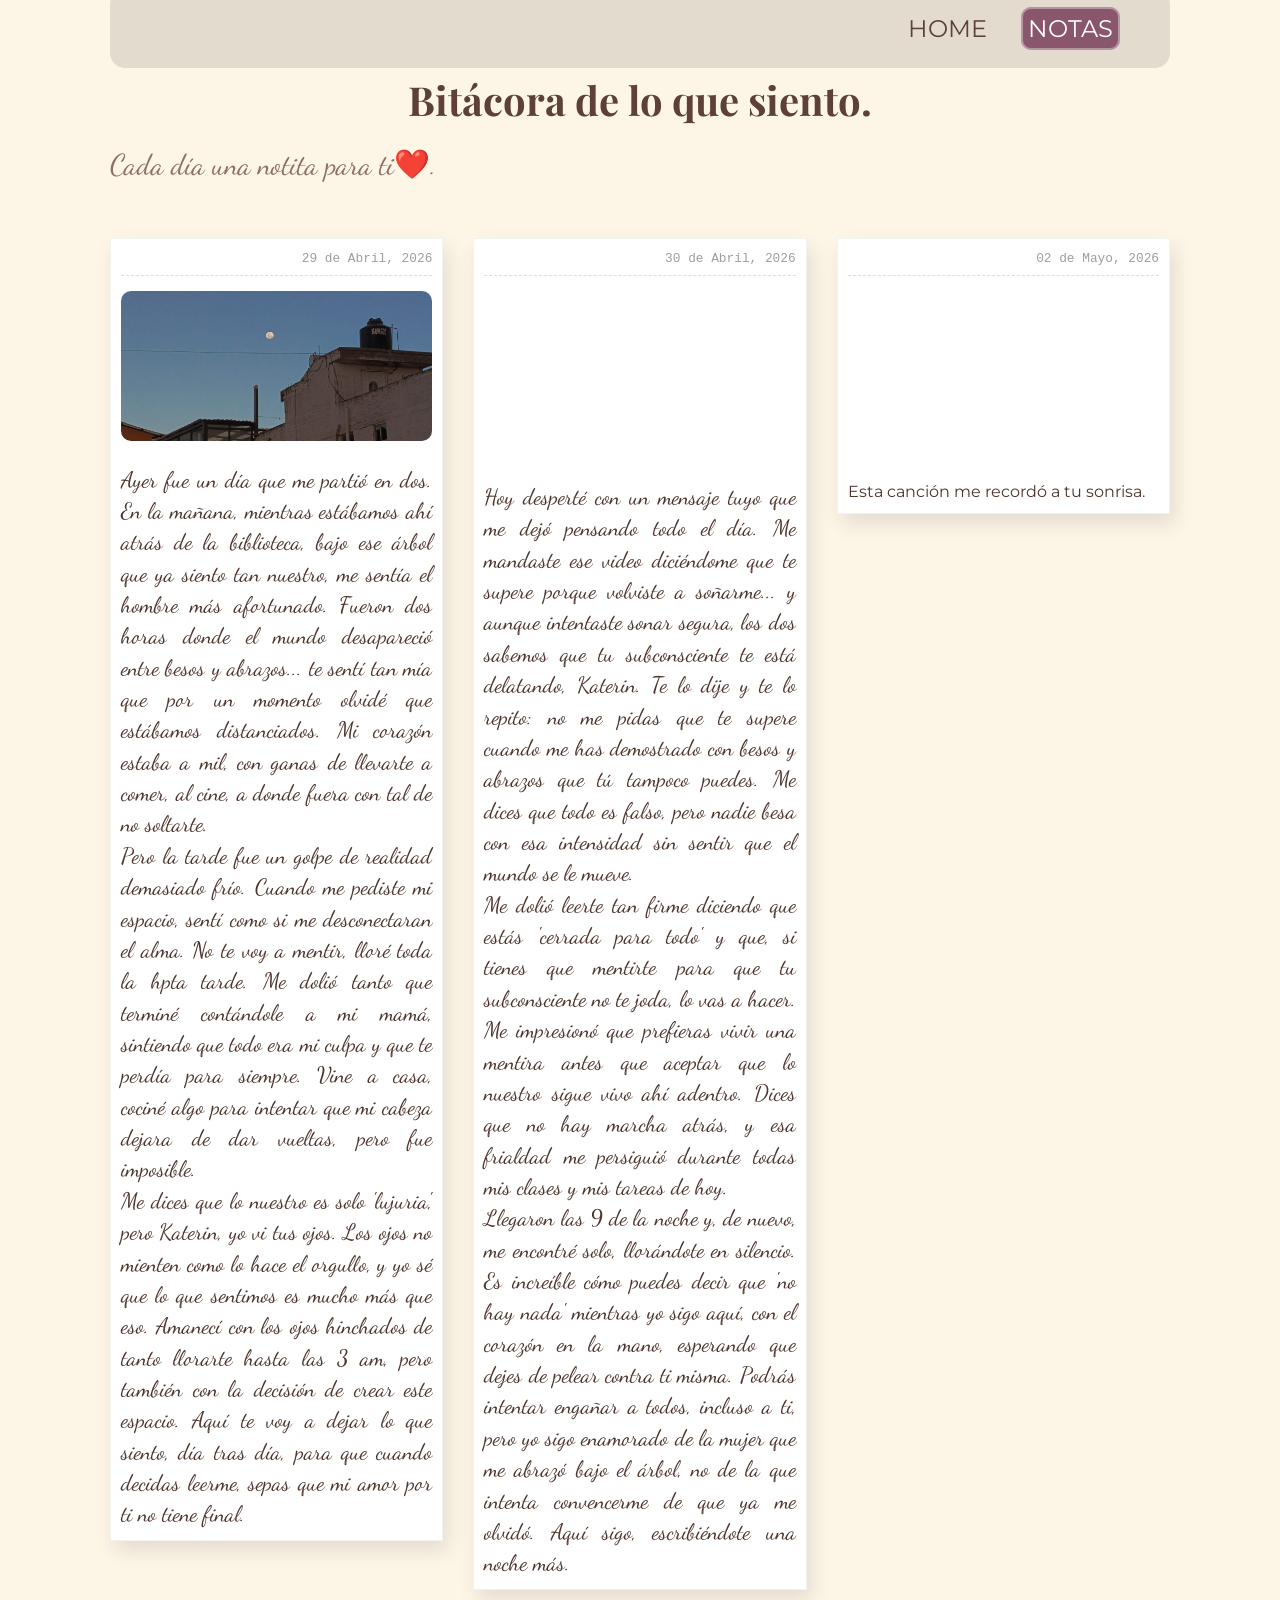
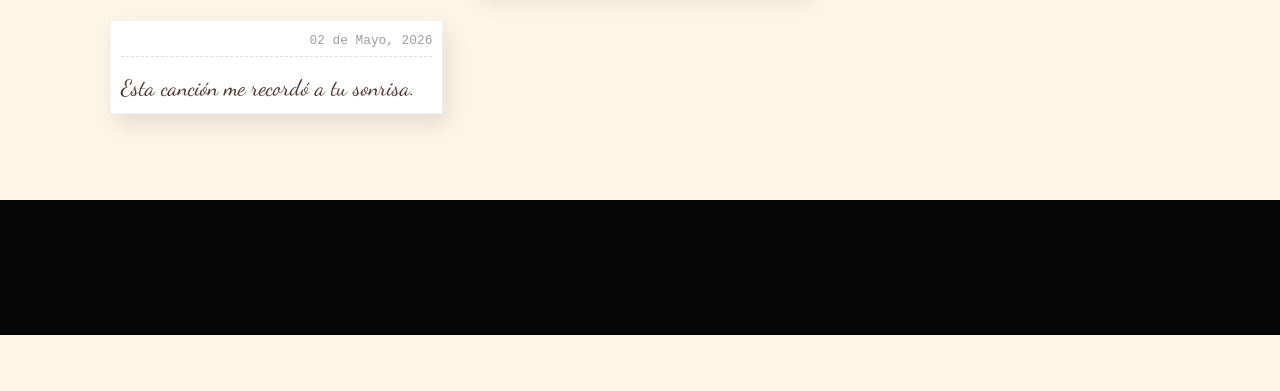
==== pages/notas.html @ 50f52c8c "Nota del 30 de Mayo: Sigo intentándolo" ====
<!DOCTYPE html>
<html lang="es">

<head>
    <meta charset="UTF-8">
    <meta name="viewport" content="width=device-width, initial-scale=1.0">
    <title>Notas para Katerin</title>
    <link rel="stylesheet" href="../styles/notas_style.css">
    <link
        href="https://fonts.googleapis.com/css2?family=Dancing+Script:wght@600&family=Montserrat:wght@300;500&family=Playfair+Display:ital,wght@1,600&display=swap"
        rel="stylesheet">
    <link rel="stylesheet" href="https://unpkg.com/aos@next/dist/aos.css" />
</head>

<body>
    <section class="wattpad-section">
        <div class="container">

            <div class="navegacion">
                <div class="botones">
                    <a style="color: #5d4037;" href="../index.html">HOME</a>
                    <a class="active" style="color: #5d4037;" href="notas.html">NOTAS</a>
                </div>
            </div>

            <h1 data-aos="fade-down">Bitácora de lo que siento.</h1>
            <p class="subtitle" data-aos="fade-up">Cada día una notita para ti❤️.</p>

            <div class="notes-grid">

                <!-- NOTA TIPO FOTO (Como ya las tenías) -->
                <div class="note-card" data-aos="zoom-in">
                    <div class="note-header">29 de Abril, 2026</div>
                    <div class="note-content">
                        <img class="note_photo" src="assets/images/foto_luna.png" alt="Recuerdo">
                        <p class="handwritten">Ayer fue un día que me partió en dos. En la mañana, mientras
                            estábamos ahí atrás de la
                            biblioteca, bajo ese árbol que ya siento tan nuestro, me sentía el hombre más afortunado.
                            Fueron dos horas donde el mundo desapareció entre besos y abrazos... te sentí tan mía que
                            por un
                            momento olvidé que estábamos distanciados. Mi corazón estaba a mil, con ganas de llevarte a
                            comer, al cine, a donde fuera con tal de no soltarte. <br>

                            Pero la tarde fue un golpe de realidad demasiado frío. Cuando me pediste mi espacio, sentí
                            como si me desconectaran el alma. No te voy a mentir, lloré toda la hpta tarde. Me dolió
                            tanto
                            que terminé contándole a mi mamá, sintiendo que todo era mi culpa y que te perdía para
                            siempre.
                            Vine a casa, cociné algo para intentar que mi cabeza dejara de dar vueltas, pero fue
                            imposible. <br>

                            Me dices que lo nuestro es solo 'lujuria', pero Katerin, yo vi tus ojos. Los ojos no mienten
                            como lo hace el orgullo, y yo sé que lo que sentimos es mucho más que eso. Amanecí con los
                            ojos
                            hinchados de tanto llorarte hasta las 3 am, pero también con la decisión de crear este
                            espacio.
                            Aquí te voy a dejar lo que siento, día tras día, para que cuando decidas leerme, sepas que
                            mi
                            amor por ti no tiene final.</p>
                    </div>
                </div>

                <!-- NOTA SOLO TEXTO (Larga o corta) -->
                <div class="note-card" data-aos="zoom-in" data-aos-delay="100">
                    <div class="note-header">30 de Abril, 2026</div>
                    <div class="note-content">
                        <div class="video-container">
                            <iframe data-testid="embed-iframe" style="border-radius:12px"
                                src="https://open.spotify.com/embed/track/3OeYgrFYUOSyA3XOWBCaLS?utm_source=generator&theme=0"
                                width="100%" height="352" frameBorder="0" allowfullscreen=""
                                allow="autoplay; clipboard-write; encrypted-media; fullscreen; picture-in-picture"
                                loading="lazy"></iframe>
                        </div>
                        <p class="handwritten">Hoy desperté con un mensaje tuyo que me dejó pensando todo el día. Me
                            mandaste ese video diciéndome que te supere porque volviste a soñarme... y aunque
                            intentaste sonar segura, los dos sabemos que tu subconsciente te está delatando, Katerin.
                            Te lo dije y te lo repito: no me pidas que te supere cuando me has demostrado con besos y
                            abrazos que tú tampoco puedes. Me dices que todo es falso, pero nadie besa
                            con esa intensidad sin sentir que el mundo se le mueve. <br>

                            Me dolió leerte tan firme diciendo que estás 'cerrada para todo' y que, si tienes que
                            mentirte para que tu subconsciente no te joda, lo vas a hacer. Me impresionó que prefieras
                            vivir una mentira antes que aceptar que lo nuestro sigue vivo ahí adentro. Dices que no hay
                            marcha atrás, y esa frialdad me persiguió durante todas mis clases y mis tareas de hoy. <br>

                            Llegaron las 9 de la noche y, de nuevo, me encontré solo, llorándote en silencio. Es
                            increíble cómo puedes decir que 'no hay nada' mientras yo sigo aquí, con el corazón en la
                            mano, esperando que dejes de pelear contra ti misma. Podrás intentar engañar a todos,
                            incluso
                            a ti, pero yo sigo enamorado de la mujer que me abrazó bajo el árbol, no de la que intenta
                            convencerme de que ya me olvidó. Aquí sigo, escribiéndote una noche más.</p>
                    </div>
                </div>





                <!-- NOTA CON VIDEO YOUTUBE (Flexible) -->
                <div class="note-card" data-aos="zoom-in" data-aos-delay="200">
                    <div class="note-header">02 de Mayo, 2026</div>
                    <div class="note-content">
                        <div class="video-container">
                            <!-- Ejemplo de video de YouTube -->

                        </div>
                        <p>Esta canción me recordó a tu sonrisa.</p>
                    </div>
                </div>


                <div class="note-card" data-aos="zoom-in" data-aos-delay="200">
                    <div class="note-header">02 de Mayo, 2026</div>
                    <div class="note-content">
                        <!-- Cambiamos video-container por tiktok-wrapper -->
                        <p class="handwritten">Esta canción me recordó a tu sonrisa.</p>
                    </div>
                </div>

                <!-- Agrega aquí más notas día a día -->

            </div>

            <div class="phrase-box" data-aos="fade-right">
                <blockquote>
                    "Si el mundo se apaga, yo te busco en la oscuridad."
                </blockquote>
            </div>
        </div>
    </section>

    <section class="dark-section">
        <div class="final-signature" data-aos="fade-up">
            <div class="dev-badge">
                <p>&lt;CodeByJohnatan /&gt;</p>
                <p>&lt;MadeWithLove /&gt;</p>
            </div>
        </div>
    </section>

    <script src="https://unpkg.com/aos@next/dist/aos.js"></script>
    <script>
        AOS.init({
            duration: 1000,
            once: true
        });
    </script>
</body>

</html>
---- styles/notas_style.css ----
/* MANTENGO TUS VARIABLES Y CONFIG GLOBAL */
:root {
    --beige: #fdf5e6;
    --cream: #fffaf0;
    --gold: #d4af37;
    --dark-bg: #0a0a0a;
    --passion-red: #e63946;
    --text-dark: #333;
    --glass: rgba(255, 255, 255, 0.4);
    --note-bg: #ffffff;
}

* {
    box-sizing: border-box;
    margin: 0;
    padding: 0;
}

body {
    background-color: var(--beige);
    color: var(--text-dark);
    font-family: 'Montserrat', sans-serif;
    line-height: 1.6;
    overflow-x: hidden;
}

.container {
    max-width: 1100px;
    margin: 0 auto;
    padding: 60px 20px;
}

/* NAVBAR (Igual que el tuyo) */
.navegacion {
    margin-top: -70px;
    display: flex;
    justify-content: flex-end;
    background-color: #0000001b;
    padding: 20px;
    border-radius: 15px;
}

.botones a {
    font-size: 1.5rem;
    text-decoration: none;
    margin-right: 30px;
}

.active {
    color: #ffffff !important;
    border: solid 2px #ffffff5e;
    padding: 5px;
    border-radius: 10px;
    background-color: #5405339e;
}

/* TÍTULOS */
h1 {
    font-family: 'Playfair Display', serif;
    font-size: clamp(1.5rem, 4vw, 2.5rem);
    color: #5d4037;
    text-align: center;
    margin-bottom: 10px;
}

.subtitle {
    display: flex;
    justify-content: flex-start;
    text-align: center;
    font-family: 'Dancing Script', cursive;
    font-size: 1.8rem;
    color: #8d6e63;
    margin-bottom: 50px;
}

/* NUEVO GRID FLEXIBLE PARA NOTAS */
.notes-grid {
    display: grid;
    grid-template-columns: repeat(auto-fill, minmax(300px, 1fr));
    gap: 30px;
    align-items: start;
    /* Esto hace que no todas tengan que medir lo mismo */
}

.note-card {
    background: var(--note-bg);
    padding: 10px;
    box-shadow: 5px 10px 20px rgba(0, 0, 0, 0.1);
    transition: all 0.4s ease;
    border: 1px solid rgba(0, 0, 0, 0.05);
    position: relative;
}

/* Cabecera de fecha */
.note-header {
    font-size: 0.8rem;
    font-family: monospace;
    color: #9e9e9e;
    border-bottom: 1px dashed #ddd;
    margin-bottom: 15px;
    padding-bottom: 5px;
    text-align: right;
}

.note-content img {
    width: 100%;
    height: auto;
    max-height: 400px;
    object-fit: cover;
    border-radius: 2px;
    margin-bottom: 15px;
}

.note-content p {
    font-family: 'Montserrat', sans-serif;
    font-size: 1rem;
    color: #4d352d;
    line-height: 1.4;
    text-align: justify;
}

img.note_photo {
    width: 100%;
    height: 150px;
    border-radius: 10px;
    margin-bottom: 15px;
}

/* Clase para texto manuscrito */
.handwritten {
    font-family: 'Dancing Script', cursive !important;
    font-size: 1.4rem !important;
}

/* Contenedor de Video Flexible */
.video-container {
    position: relative;
    padding-bottom: 56.25%;
    /* 16:9 Aspect Ratio */
    height: 0;
    overflow: hidden;
    margin-bottom: 15px;
}

.video-container iframe {
    position: absolute;
    top: 0;
    left: 0;
    width: 100%;
    height: 100%;
}

/* Específico para TikTok */
.tiktok-wrapper {
    width: 100%;
    display: flex;
    justify-content: center;
    margin-bottom: 15px;
    background: #000;
    /* Fondo negro por si tarda en cargar */
    border-radius: 8px;
    overflow: hidden;
    min-height: 500px;
    /* Altura mínima para que no salte el layout al cargar */
}

.tiktok-embed {
    margin: 0 !important;
    padding: 0 !important;
    width: 100% !important;
}

/* Ajuste para que las notas con TikTok no se vean raras en el grid */
.notes-grid {
    align-items: start;
    /* Importante para que las notas largas de TikTok no estiren a las demás */
}


/* Rotación para estilo Sticky Note */
.note-card:nth-child(odd) {
    transform: rotate(-1.5deg);
}

.note-card:nth-child(even) {
    transform: rotate(1.5deg);
}

.note-card:hover {
    transform: rotate(0deg) scale(1.03);
    z-index: 5;
}

/* FIRMA FINAL */
.dark-section {
    background: #050505;
    color: #e0e0e0;
    height: 15vh;
    display: flex;
    justify-content: center;
    align-items: center;
}

.dev-badge {
    font-family: monospace;
    color: #949494;
    font-size: 14px;
    letter-spacing: 4px;
    border-bottom: solid green 2px;
    text-align: center;
}

/* RESPONSIVE */
@media (max-width: 768px) {
    .notes-grid {
        grid-template-columns: 1fr;
    }

    .navegacion {
        justify-content: center;
    }
}
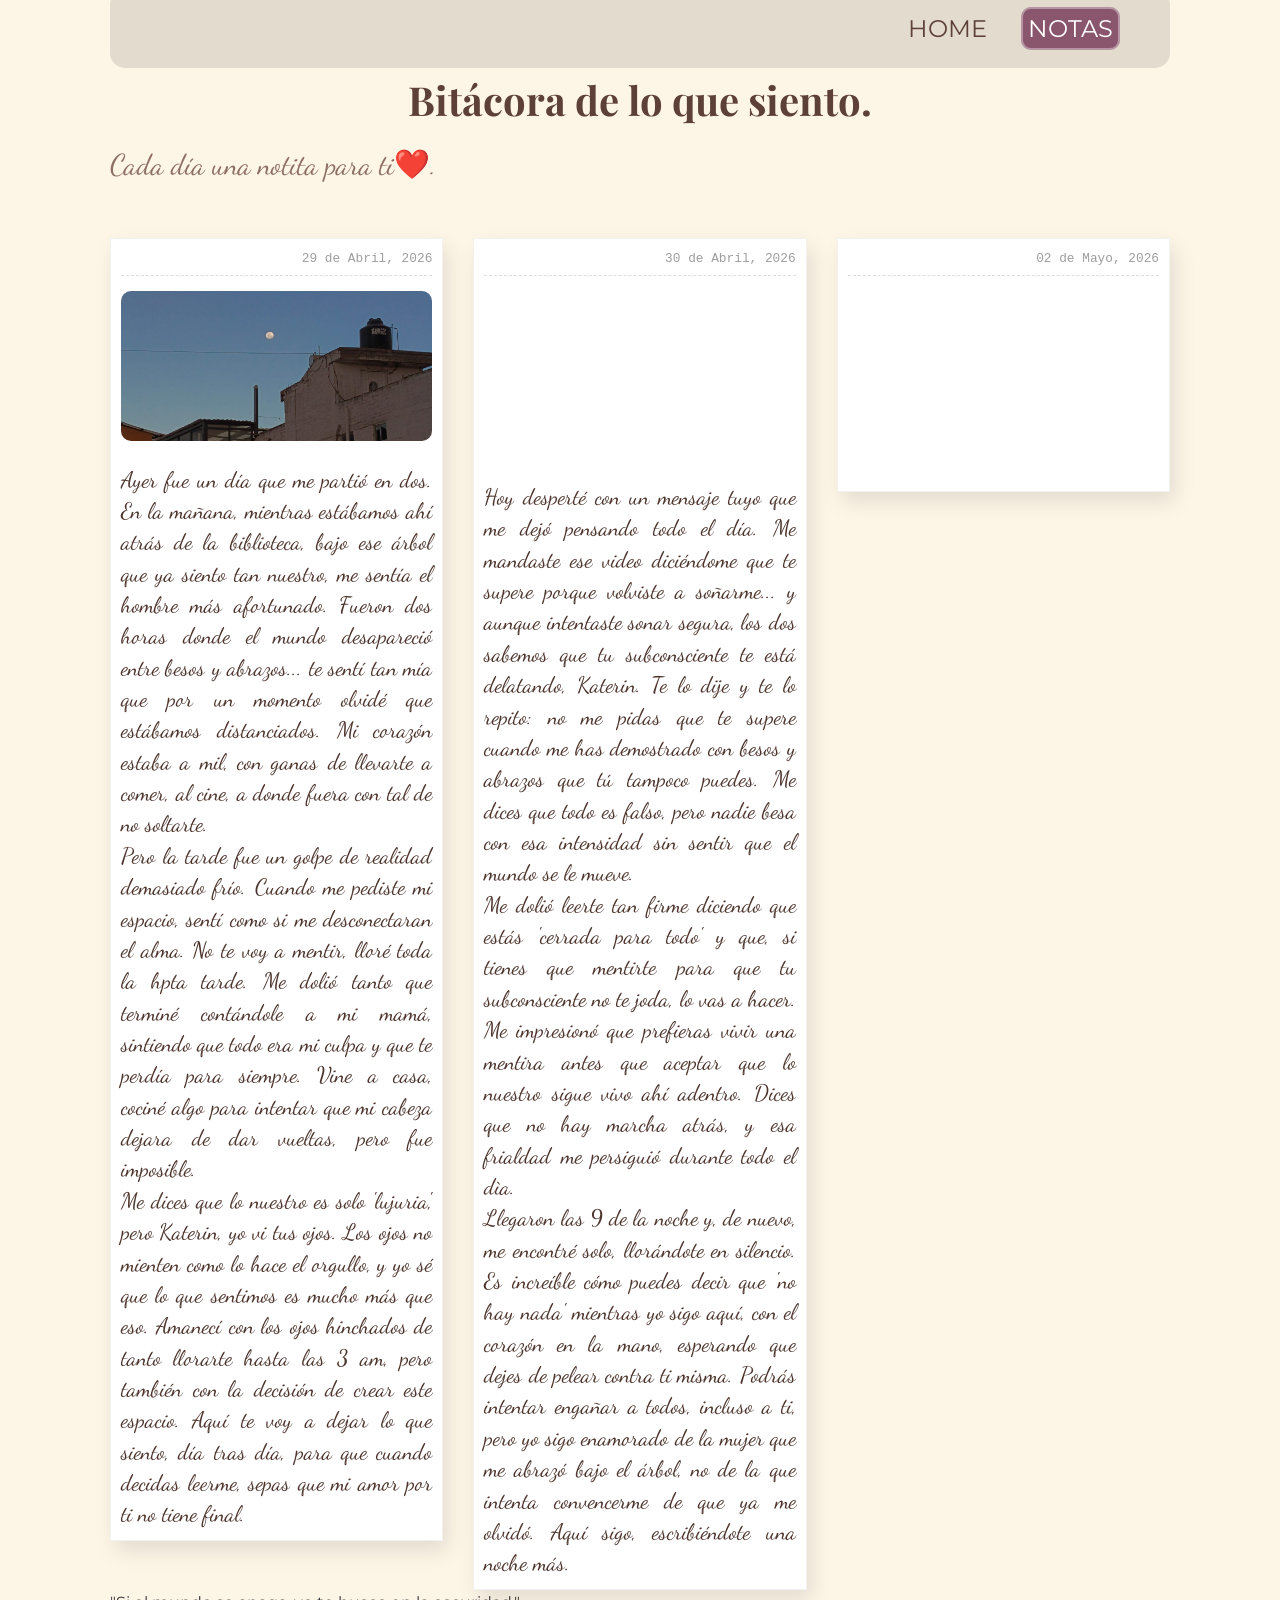
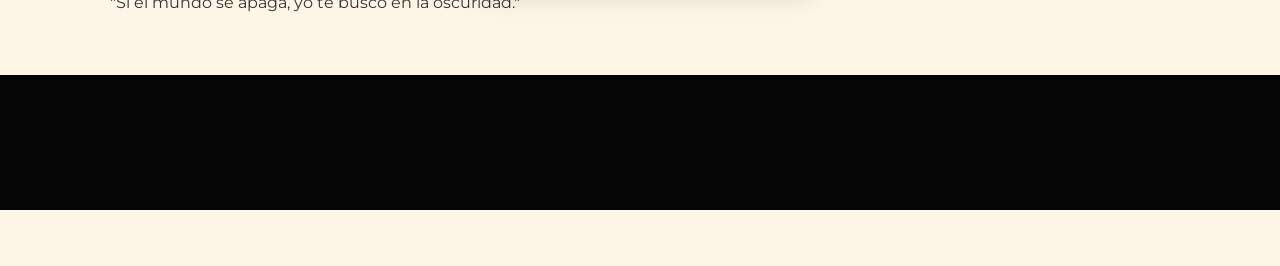
==== commit 5e1a0d64: "Nota del 30 de Mayo" ====
--- a/pages/notas.html
+++ b/pages/notas.html
@@ -81,7 +81,7 @@
                             Me dolió leerte tan firme diciendo que estás 'cerrada para todo' y que, si tienes que
                             mentirte para que tu subconsciente no te joda, lo vas a hacer. Me impresionó que prefieras
                             vivir una mentira antes que aceptar que lo nuestro sigue vivo ahí adentro. Dices que no hay
-                            marcha atrás, y esa frialdad me persiguió durante todas mis clases y mis tareas de hoy. <br>
+                            marcha atrás, y esa frialdad me persiguió durante todo el dìa. <br>
 
                             Llegaron las 9 de la noche y, de nuevo, me encontré solo, llorándote en silencio. Es
                             increíble cómo puedes decir que 'no hay nada' mientras yo sigo aquí, con el corazón en la
@@ -104,18 +104,23 @@
                             <!-- Ejemplo de video de YouTube -->
 
                         </div>
-                        <p>Esta canción me recordó a tu sonrisa.</p>
+                        <p class="handwritten">
+
+                        </p>
                     </div>
                 </div>
 
 
-                <div class="note-card" data-aos="zoom-in" data-aos-delay="200">
+                <!-- Agrega aquí más notas día a día 
+                 <div class="note-card" data-aos="zoom-in" data-aos-delay="200">
                     <div class="note-header">02 de Mayo, 2026</div>
                     <div class="note-content">
-                        <!-- Cambiamos video-container por tiktok-wrapper -->
-                        <p class="handwritten">Esta canción me recordó a tu sonrisa.</p>
+                        <p class="handwritten">
+
+                        </p>
                     </div>
                 </div>
+                -->
 
                 <!-- Agrega aquí más notas día a día -->
 
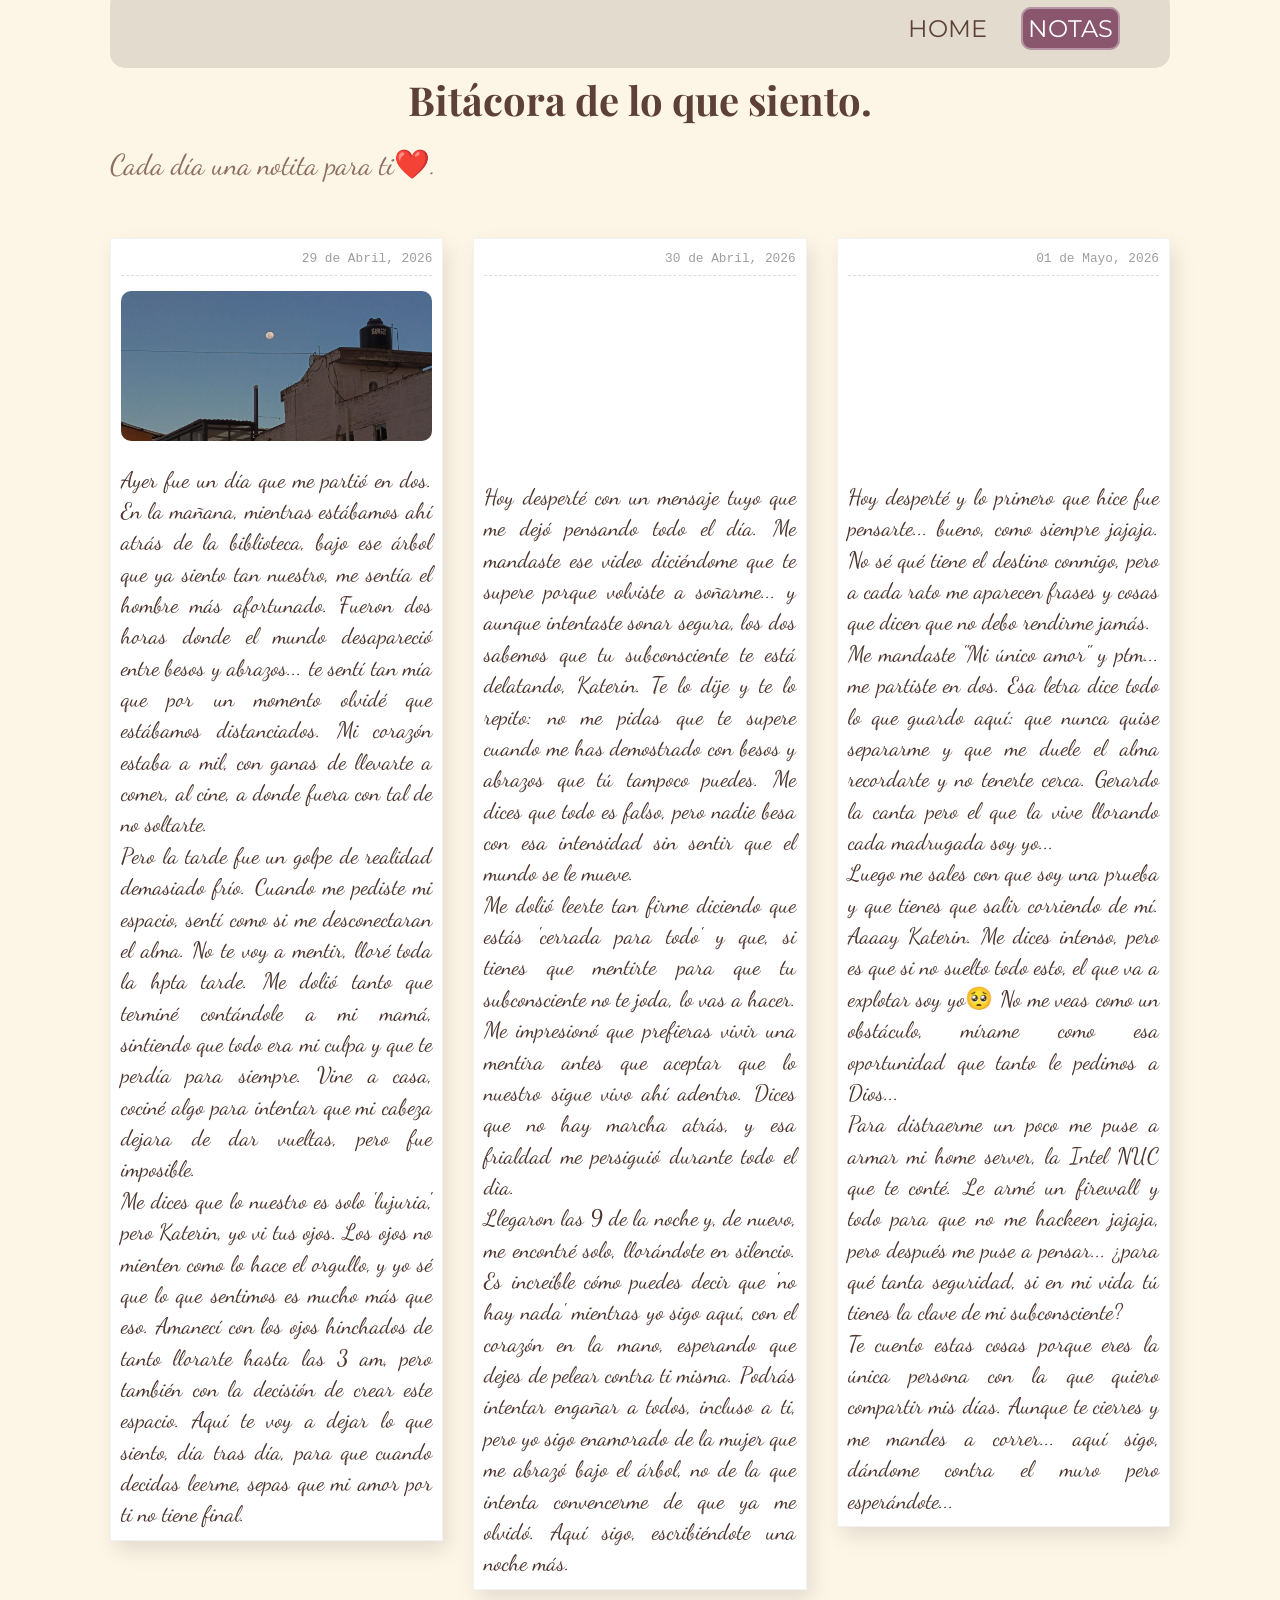
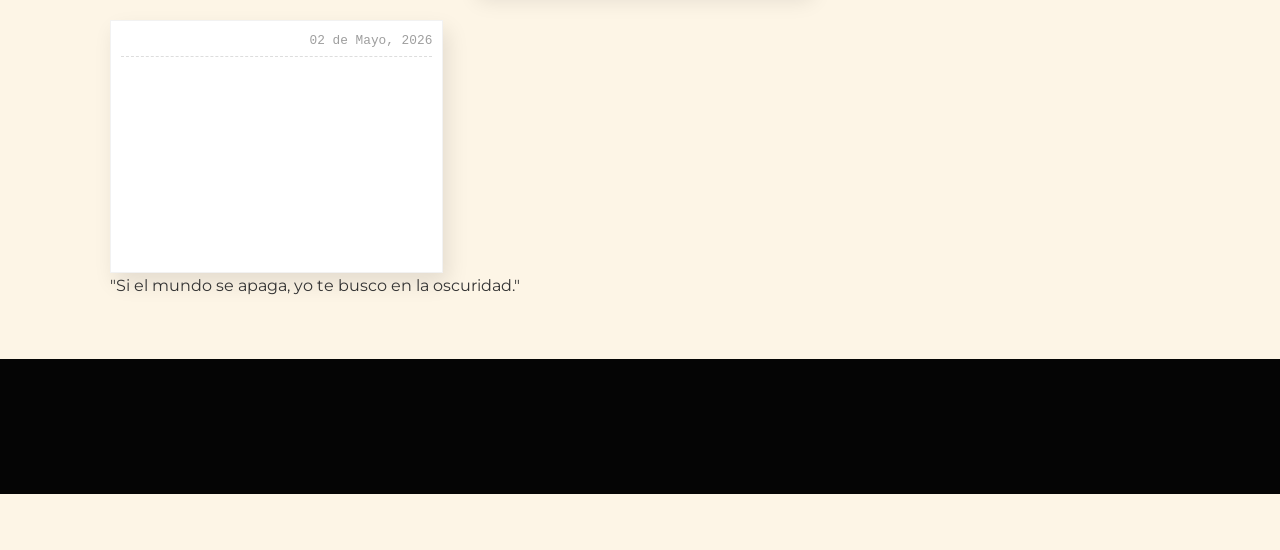
==== commit 7386a32e: "Nota del 1 de Mayo: La clave maestra" ====
--- a/pages/notas.html
+++ b/pages/notas.html
@@ -92,6 +92,43 @@
                     </div>
                 </div>
 
+                <div class="note-card" data-aos="zoom-in" data-aos-delay="100">
+                    <div class="note-header">01 de Mayo, 2026</div>
+                    <div class="note-content">
+                        <div class="video-container">
+                            <iframe data-testid="embed-iframe" style="border-radius:12px"
+                                src="https://open.spotify.com/embed/track/2mn5thmmsc52iOnmPypAmV?utm_source=generator"
+                                width="100%" height="352" frameBorder="0" allowfullscreen=""
+                                allow="autoplay; clipboard-write; encrypted-media; fullscreen; picture-in-picture"
+                                loading="lazy"></iframe>
+                        </div>
+                        <p class="handwritten">
+                            Hoy desperté y lo primero que hice fue pensarte... bueno, como siempre jajaja. No sé
+                            qué tiene el destino conmigo, pero a cada rato me aparecen frases y cosas que dicen que no
+                            debo rendirme jamás. <br>
+                            Me mandaste "Mi único amor" y ptm... me partiste en dos. Esa letra dice todo lo que
+                            guardo aquí: que nunca quise separarme y que me duele el alma recordarte y no tenerte cerca.
+                            Gerardo la canta pero el que la vive llorando cada madrugada soy yo...
+                            <br>
+                            Luego me sales con que soy una prueba y que tienes que salir corriendo de mí. Aaaay Katerin.
+                            Me dices intenso, pero es que si no suelto
+                            todo esto, el que va a explotar soy yo🥺 No me veas como un obstáculo, mírame como esa
+                            oportunidad que tanto le pedimos a Dios... <br>
+
+                            Para distraerme un poco me puse a armar mi home server, la Intel NUC que te conté. Le
+                            armé un firewall y todo para que no me hackeen jajaja, pero después me puse a pensar...
+                            ¿para qué tanta seguridad, si en mi vida tú tienes la clave de mi subconsciente? <br>
+
+                            Te cuento estas cosas porque eres la única persona con la que quiero compartir mis días.
+                            Aunque te cierres y me mandes a correr... aquí sigo, dándome contra el muro pero
+                            esperándote...
+
+
+
+                        </p>
+                    </div>
+                </div>
+
 
 
 
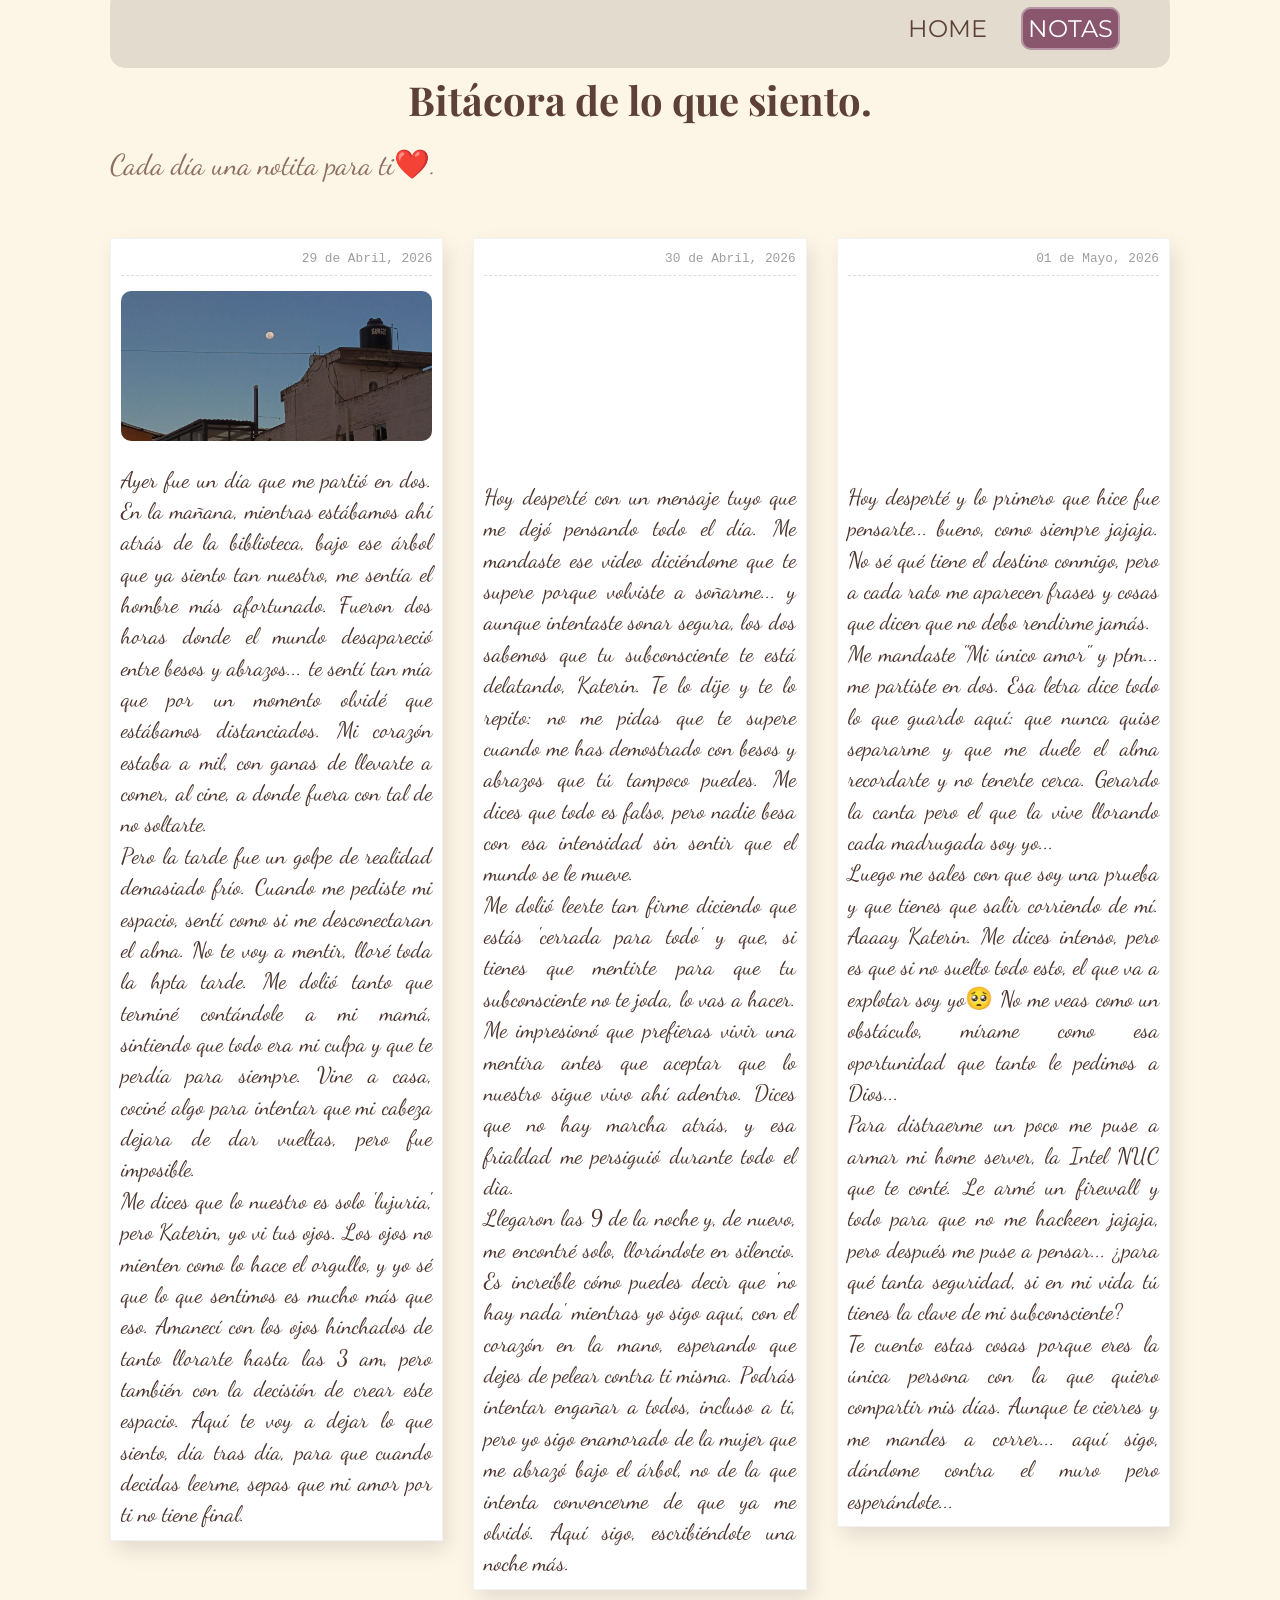
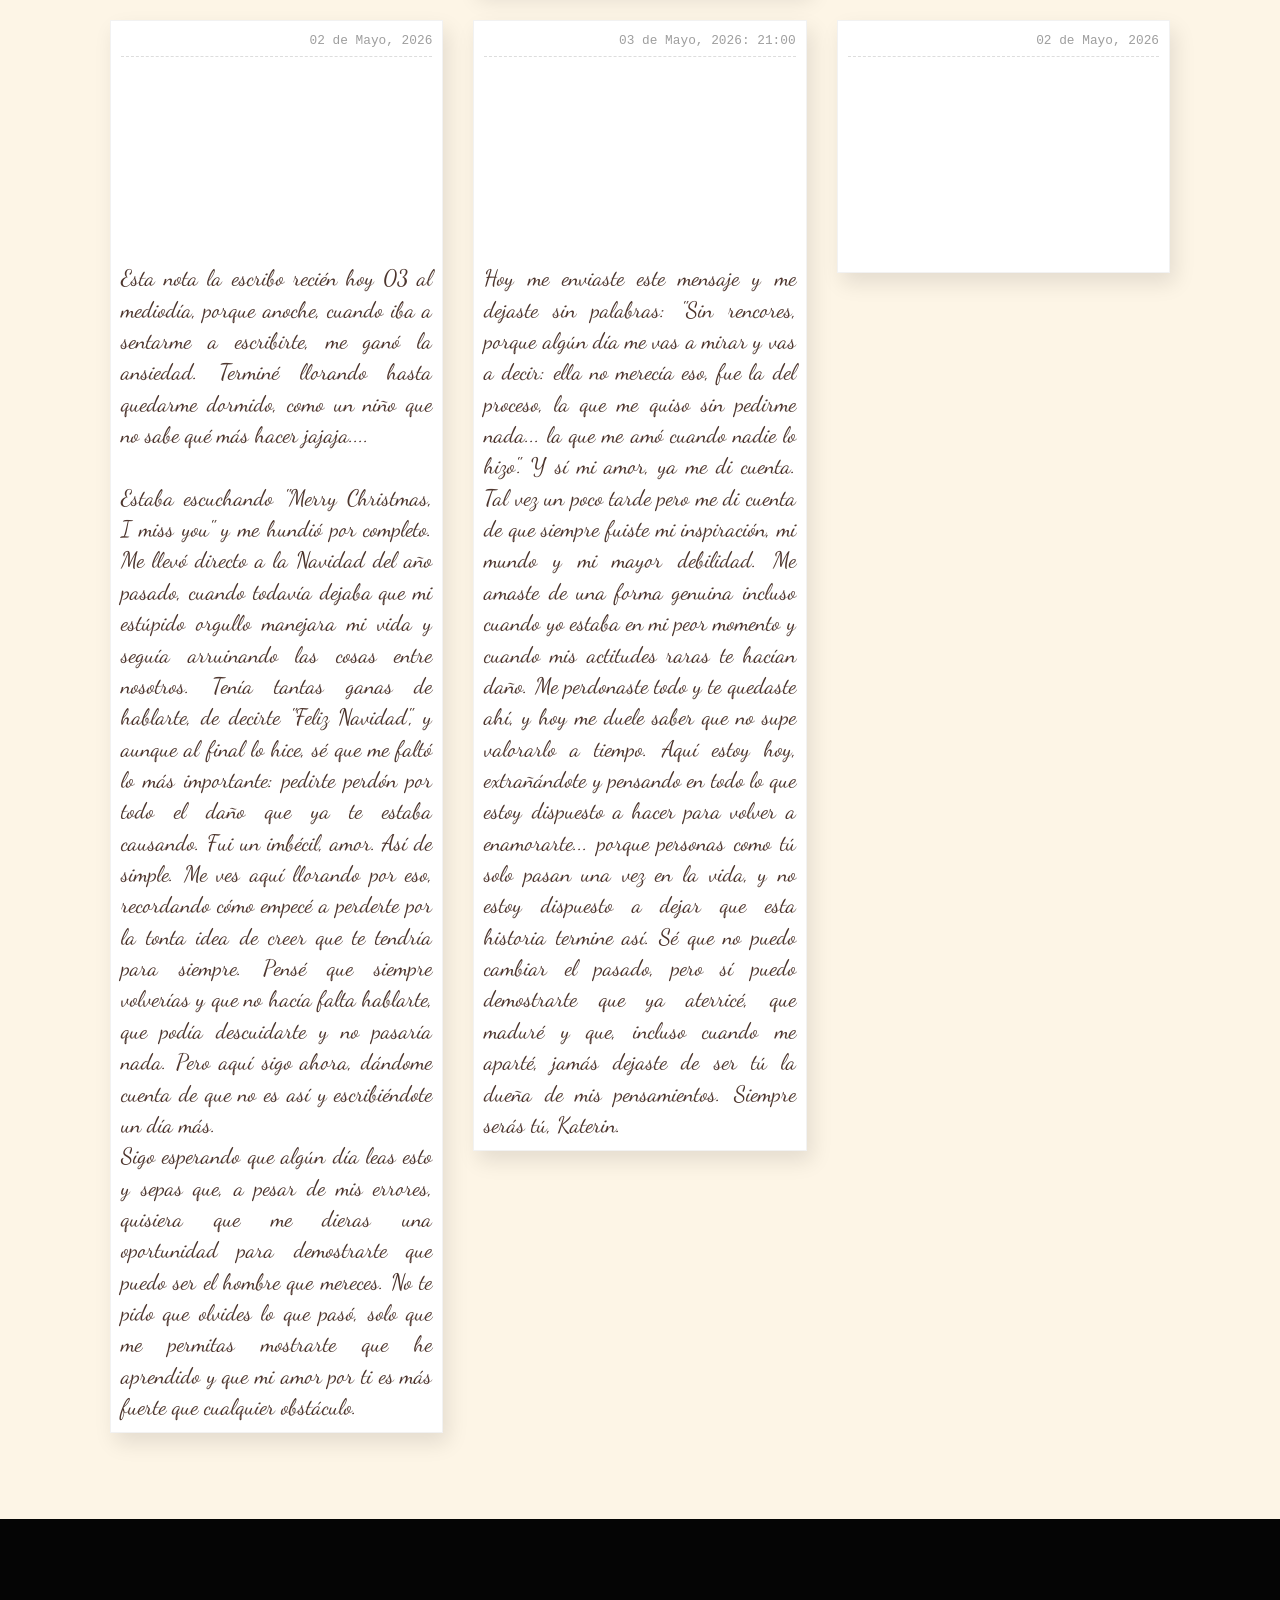
==== commit 3fa56b13: "Nota del 3 de Mayo" ====
--- a/pages/notas.html
+++ b/pages/notas.html
@@ -123,8 +123,45 @@
                             Aunque te cierres y me mandes a correr... aquí sigo, dándome contra el muro pero
                             esperándote...
 
-
-
+                        </p>
+                    </div>
+                </div>
+
+                <div class="note-card" data-aos="zoom-in" data-aos-delay="100">
+                    <div class="note-header">02 de Mayo, 2026</div>
+                    <div class="note-content">
+                        <div class="video-container">
+                            <iframe data-testid="embed-iframe" style="border-radius:12px" src="https://open.spotify.com/embed/track/2GFrDW0pEXpjbNrKvFYI8k?utm_source=generator" width="100%" height="352" frameBorder="0" allowfullscreen="" allow="autoplay; clipboard-write; encrypted-media; fullscreen; picture-in-picture" loading="lazy"></iframe>
+                        </div>
+                        <p class="handwritten">
+                            Esta nota la escribo recién hoy 03 al mediodía, porque anoche, cuando iba a sentarme a escribirte, me ganó la ansiedad. Terminé llorando hasta quedarme dormido, como un niño que no sabe qué más hacer jajaja....
+                            <br>
+                            <br>
+                            Estaba escuchando "Merry Christmas, I miss you" y me hundió por completo. Me llevó directo a la Navidad del año pasado, cuando todavía dejaba que mi estúpido orgullo manejara mi vida y seguía arruinando las cosas entre nosotros. Tenía tantas ganas de hablarte, de decirte "Feliz Navidad", y aunque al final 
+                            lo hice, sé que me faltó lo más importante: pedirte perdón por todo el daño que ya te estaba causando. Fui un imbécil, amor. Así de simple. Me ves aquí llorando por eso, recordando cómo empecé a perderte por la tonta idea de creer que te tendría para siempre. 
+                            Pensé que siempre volverías y que no hacía falta hablarte, que podía descuidarte y no pasaría nada. Pero aquí sigo ahora, dándome cuenta de que no es así y escribiéndote un día más.
+                            <br>
+                            Sigo esperando que algún día leas esto y sepas que, a pesar de mis errores, quisiera que me dieras una oportunidad para demostrarte que puedo ser el hombre que mereces. No te pido que olvides lo que pasó, solo que me permitas mostrarte que he aprendido y que mi amor por ti es más fuerte que cualquier obstáculo.
+                        </p>
+                    </div>
+                </div>
+
+
+                <div class="note-card" data-aos="zoom-in" data-aos-delay="100">
+                    <div class="note-header">03 de Mayo, 2026: 21:00</div>
+                    <div class="note-content">
+                        <div class="video-container">
+                            <iframe data-testid="embed-iframe" style="border-radius:12px" src="https://open.spotify.com/embed/track/1HNkqx9Ahdgi1Ixy2xkKkL?utm_source=generator&theme=0" width="100%" height="352" frameBorder="0" allowfullscreen="" allow="autoplay; clipboard-write; encrypted-media; fullscreen; picture-in-picture" loading="lazy"></iframe>
+                        </div>
+                        <p class="handwritten">
+                            Hoy me enviaste este mensaje y me dejaste sin palabras:
+"Sin rencores, porque algún día me vas a mirar y vas a decir: ella no merecía eso, fue la del proceso, la que me quiso sin pedirme nada... la que me amó cuando nadie lo hizo".
+
+Y sí  mi amor, ya me di cuenta. Tal vez un poco tarde pero me di cuenta de que siempre fuiste mi inspiración, mi mundo y mi mayor debilidad. Me amaste de una forma genuina incluso cuando yo estaba en mi peor momento y cuando mis actitudes raras te hacían daño. Me perdonaste todo y te quedaste ahí, y hoy me duele saber que no supe valorarlo a tiempo.
+
+Aquí estoy hoy, extrañándote y pensando en todo lo que estoy dispuesto a hacer para volver a enamorarte... porque personas como tú solo pasan una vez en la vida, y no estoy dispuesto a dejar que esta historia termine así. Sé que no puedo cambiar el pasado, pero sí puedo demostrarte que ya aterricé, que maduré y que, incluso cuando me aparté, jamás dejaste de ser tú la dueña de mis pensamientos.
+
+Siempre serás tú, Katerin.
                         </p>
                     </div>
                 </div>
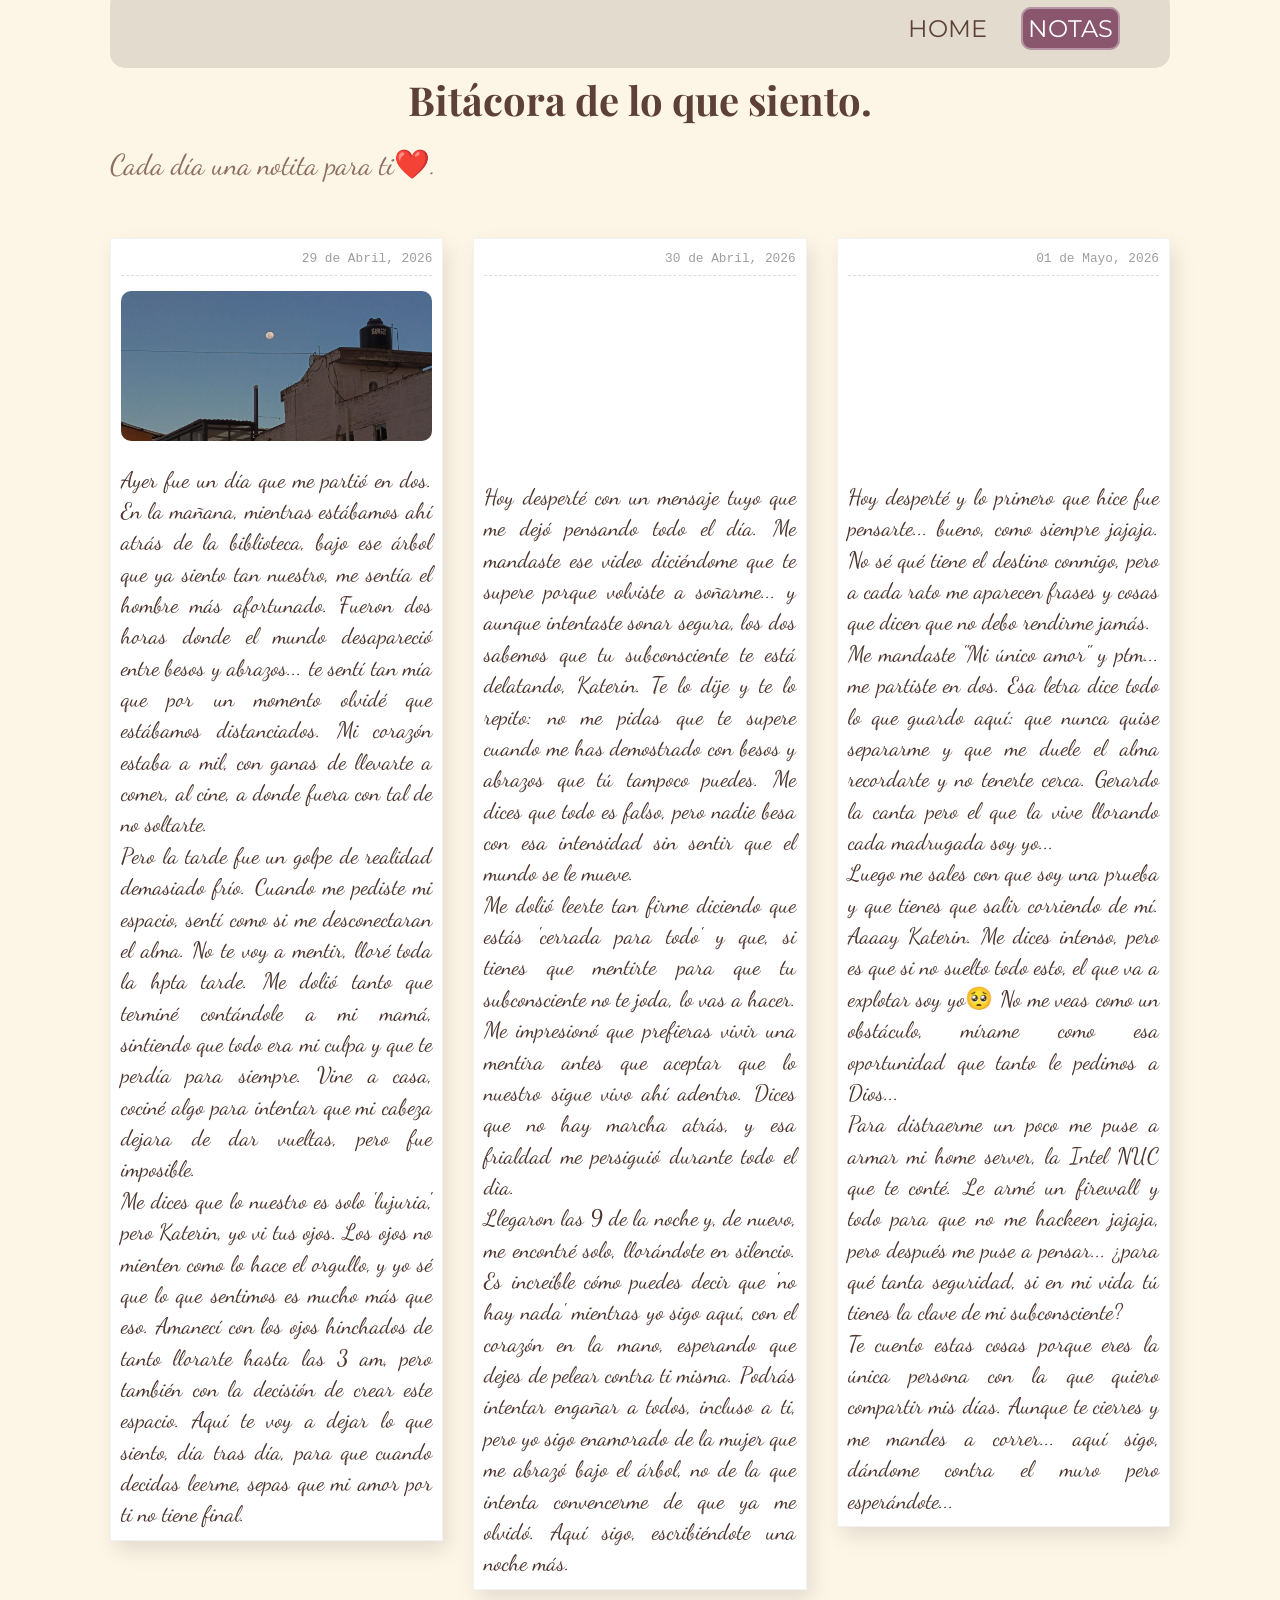
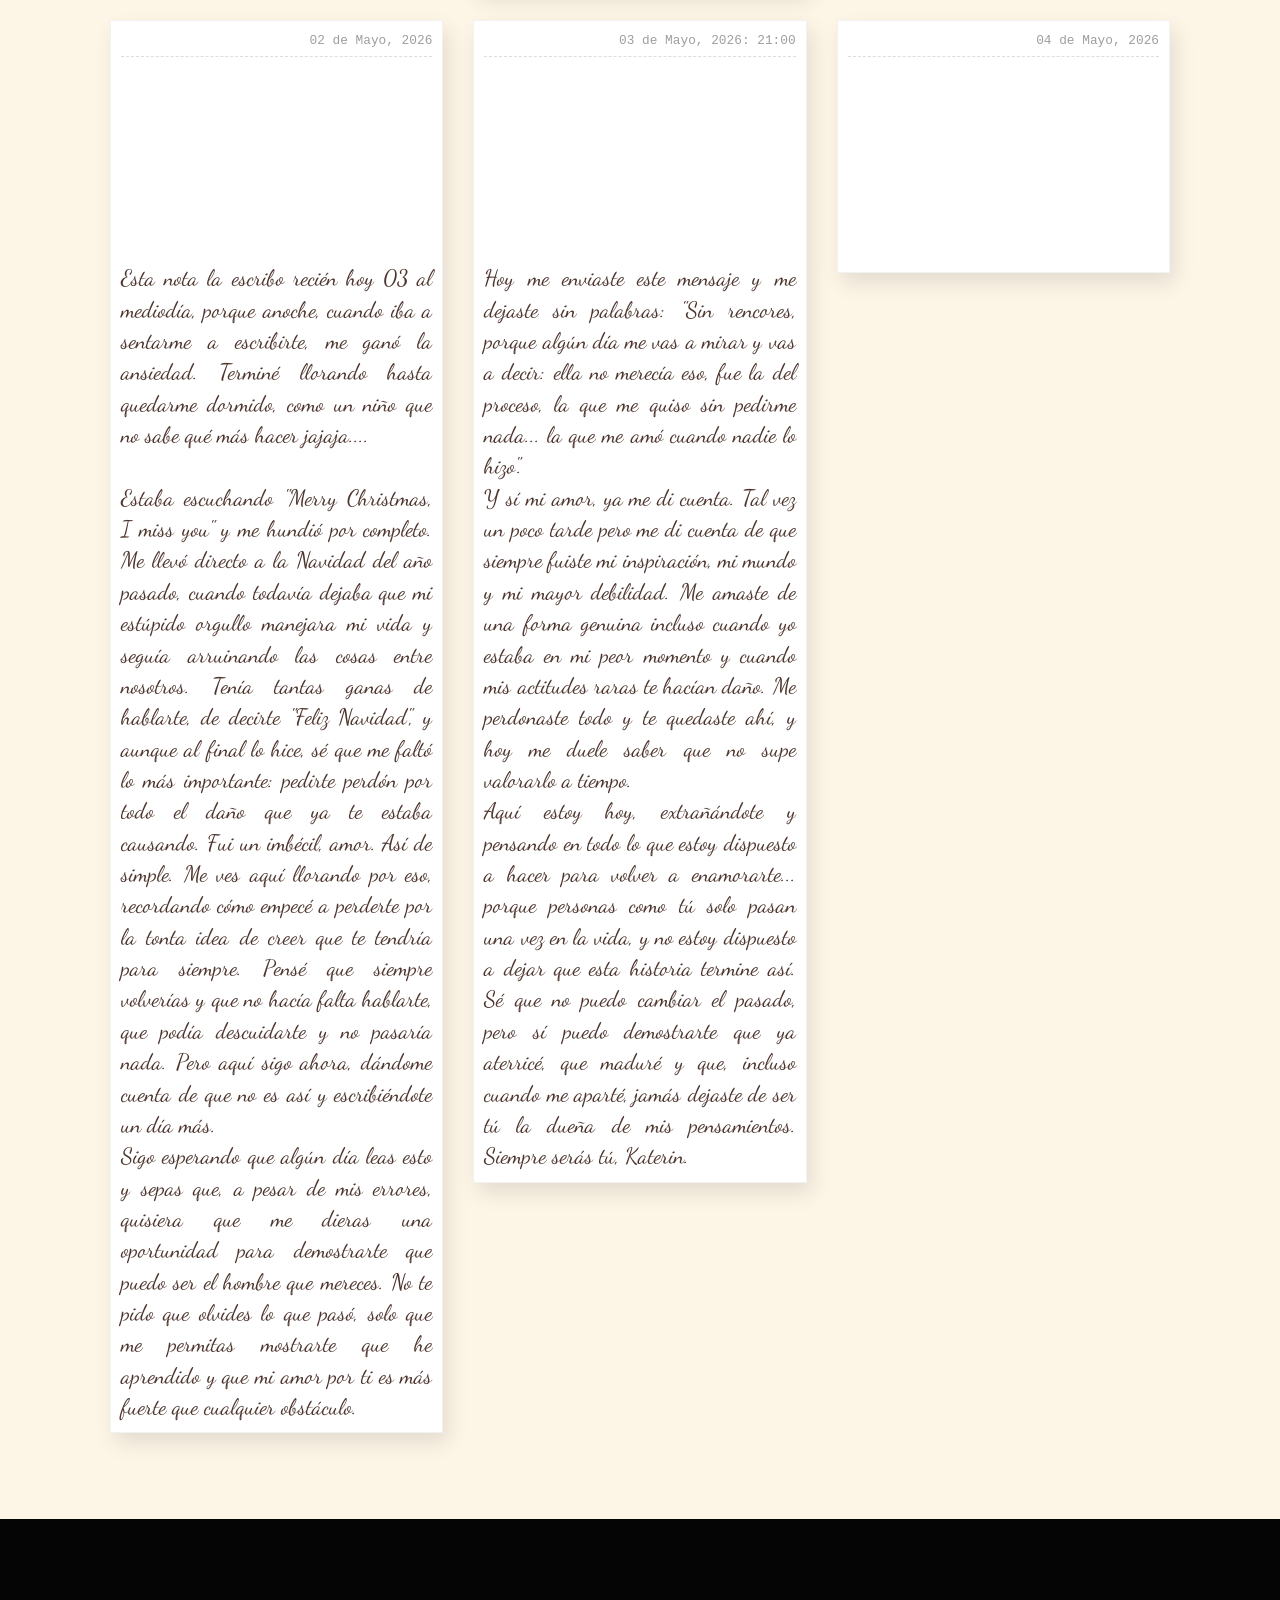
==== commit da4a939d: "Update text and date in notas.html" ====
--- a/pages/notas.html
+++ b/pages/notas.html
@@ -155,13 +155,13 @@
                         </div>
                         <p class="handwritten">
                             Hoy me enviaste este mensaje y me dejaste sin palabras:
-"Sin rencores, porque algún día me vas a mirar y vas a decir: ella no merecía eso, fue la del proceso, la que me quiso sin pedirme nada... la que me amó cuando nadie lo hizo".
-
-Y sí  mi amor, ya me di cuenta. Tal vez un poco tarde pero me di cuenta de que siempre fuiste mi inspiración, mi mundo y mi mayor debilidad. Me amaste de una forma genuina incluso cuando yo estaba en mi peor momento y cuando mis actitudes raras te hacían daño. Me perdonaste todo y te quedaste ahí, y hoy me duele saber que no supe valorarlo a tiempo.
-
-Aquí estoy hoy, extrañándote y pensando en todo lo que estoy dispuesto a hacer para volver a enamorarte... porque personas como tú solo pasan una vez en la vida, y no estoy dispuesto a dejar que esta historia termine así. Sé que no puedo cambiar el pasado, pero sí puedo demostrarte que ya aterricé, que maduré y que, incluso cuando me aparté, jamás dejaste de ser tú la dueña de mis pensamientos.
-
-Siempre serás tú, Katerin.
+                            "Sin rencores, porque algún día me vas a mirar y vas a decir: ella no merecía eso, fue la del proceso, la que me quiso sin pedirme nada... la que me amó cuando nadie lo hizo".
+                            <br>
+                            Y sí  mi amor, ya me di cuenta. Tal vez un poco tarde pero me di cuenta de que siempre fuiste mi inspiración, mi mundo y mi mayor debilidad. Me amaste de una forma genuina incluso cuando yo estaba en mi peor momento y cuando mis actitudes raras te hacían daño. Me perdonaste todo y te quedaste ahí, y hoy me duele saber que no supe valorarlo a tiempo.
+                            <br>
+                            Aquí estoy hoy, extrañándote y pensando en todo lo que estoy dispuesto a hacer para volver a enamorarte... porque personas como tú solo pasan una vez en la vida, y no estoy dispuesto a dejar que esta historia termine así. Sé que no puedo cambiar el pasado, pero sí puedo demostrarte que ya aterricé, que maduré y que, incluso cuando me aparté, jamás dejaste de ser tú la dueña de mis pensamientos.
+
+                            Siempre serás tú, Katerin.
                         </p>
                     </div>
                 </div>
@@ -172,7 +172,7 @@
 
                 <!-- NOTA CON VIDEO YOUTUBE (Flexible) -->
                 <div class="note-card" data-aos="zoom-in" data-aos-delay="200">
-                    <div class="note-header">02 de Mayo, 2026</div>
+                    <div class="note-header">04 de Mayo, 2026</div>
                     <div class="note-content">
                         <div class="video-container">
                             <!-- Ejemplo de video de YouTube -->
@@ -226,4 +226,4 @@
     </script>
 </body>
 
-</html>+</html>
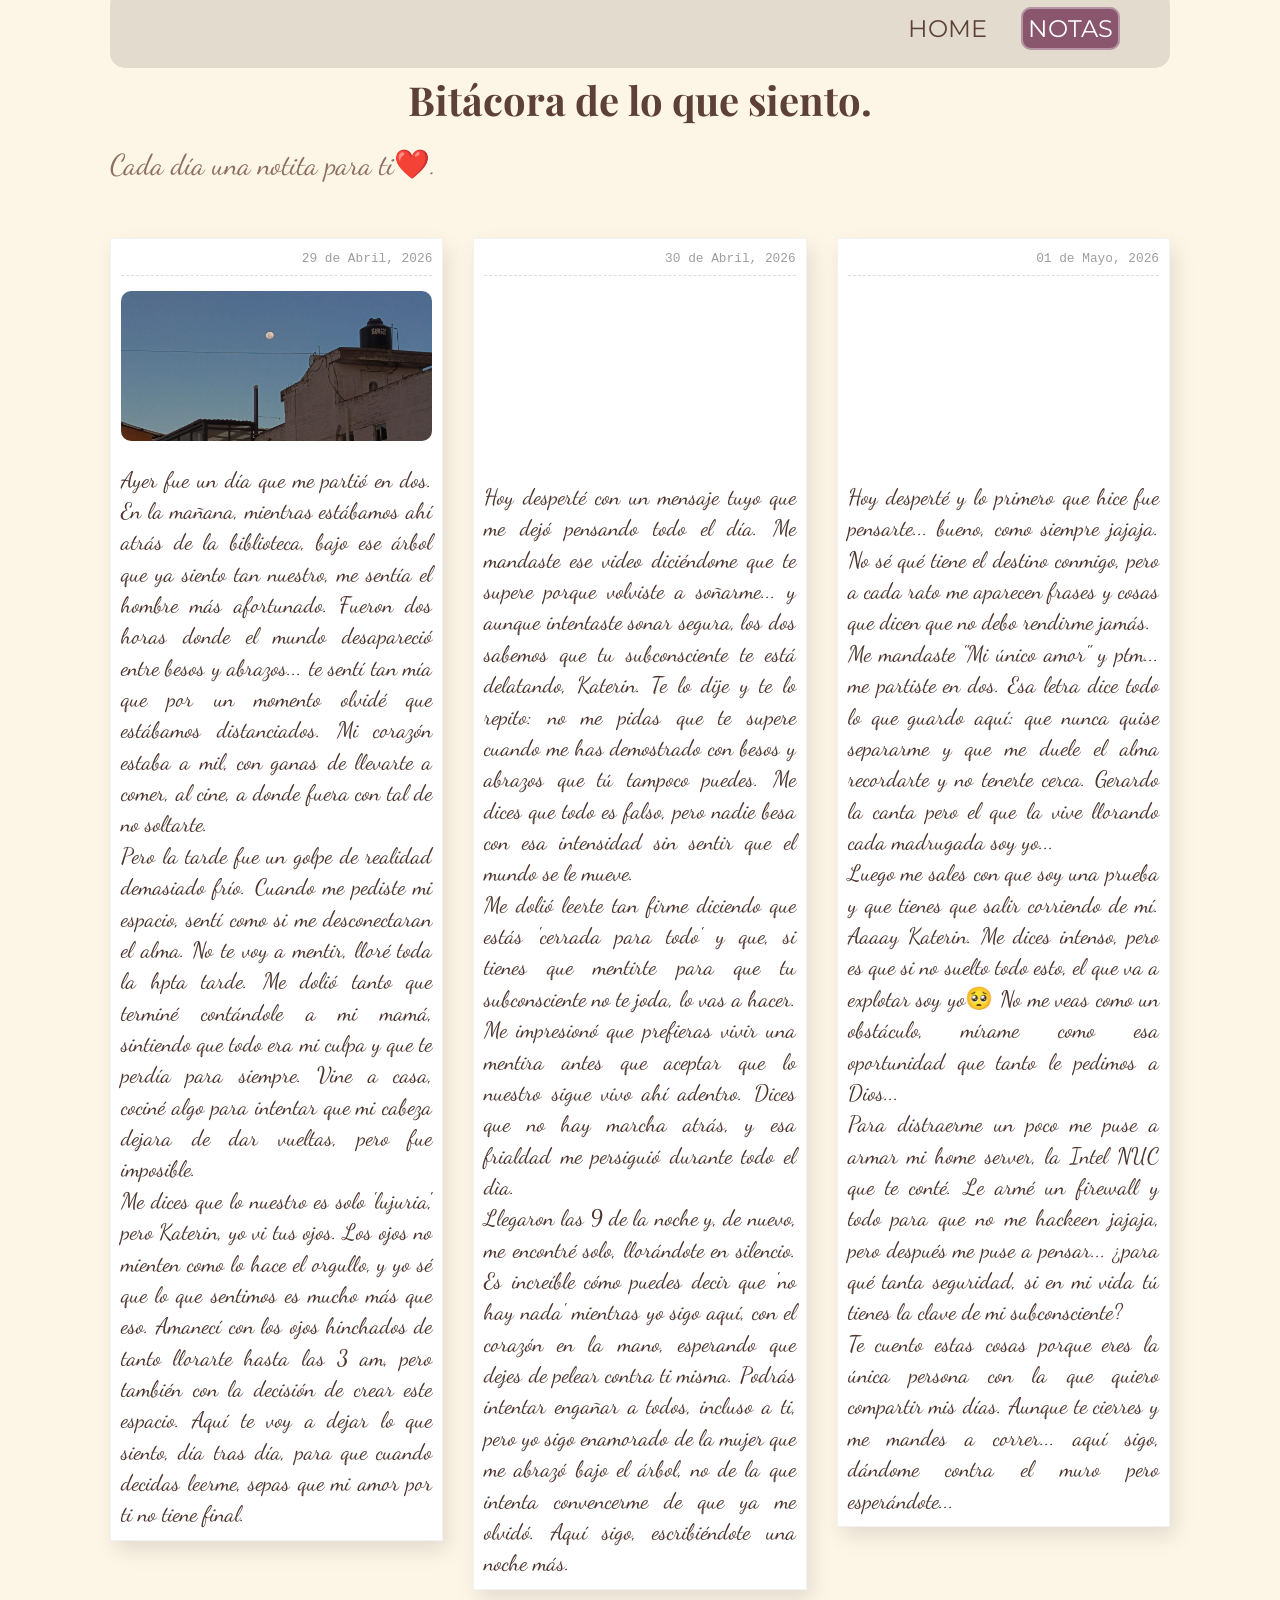
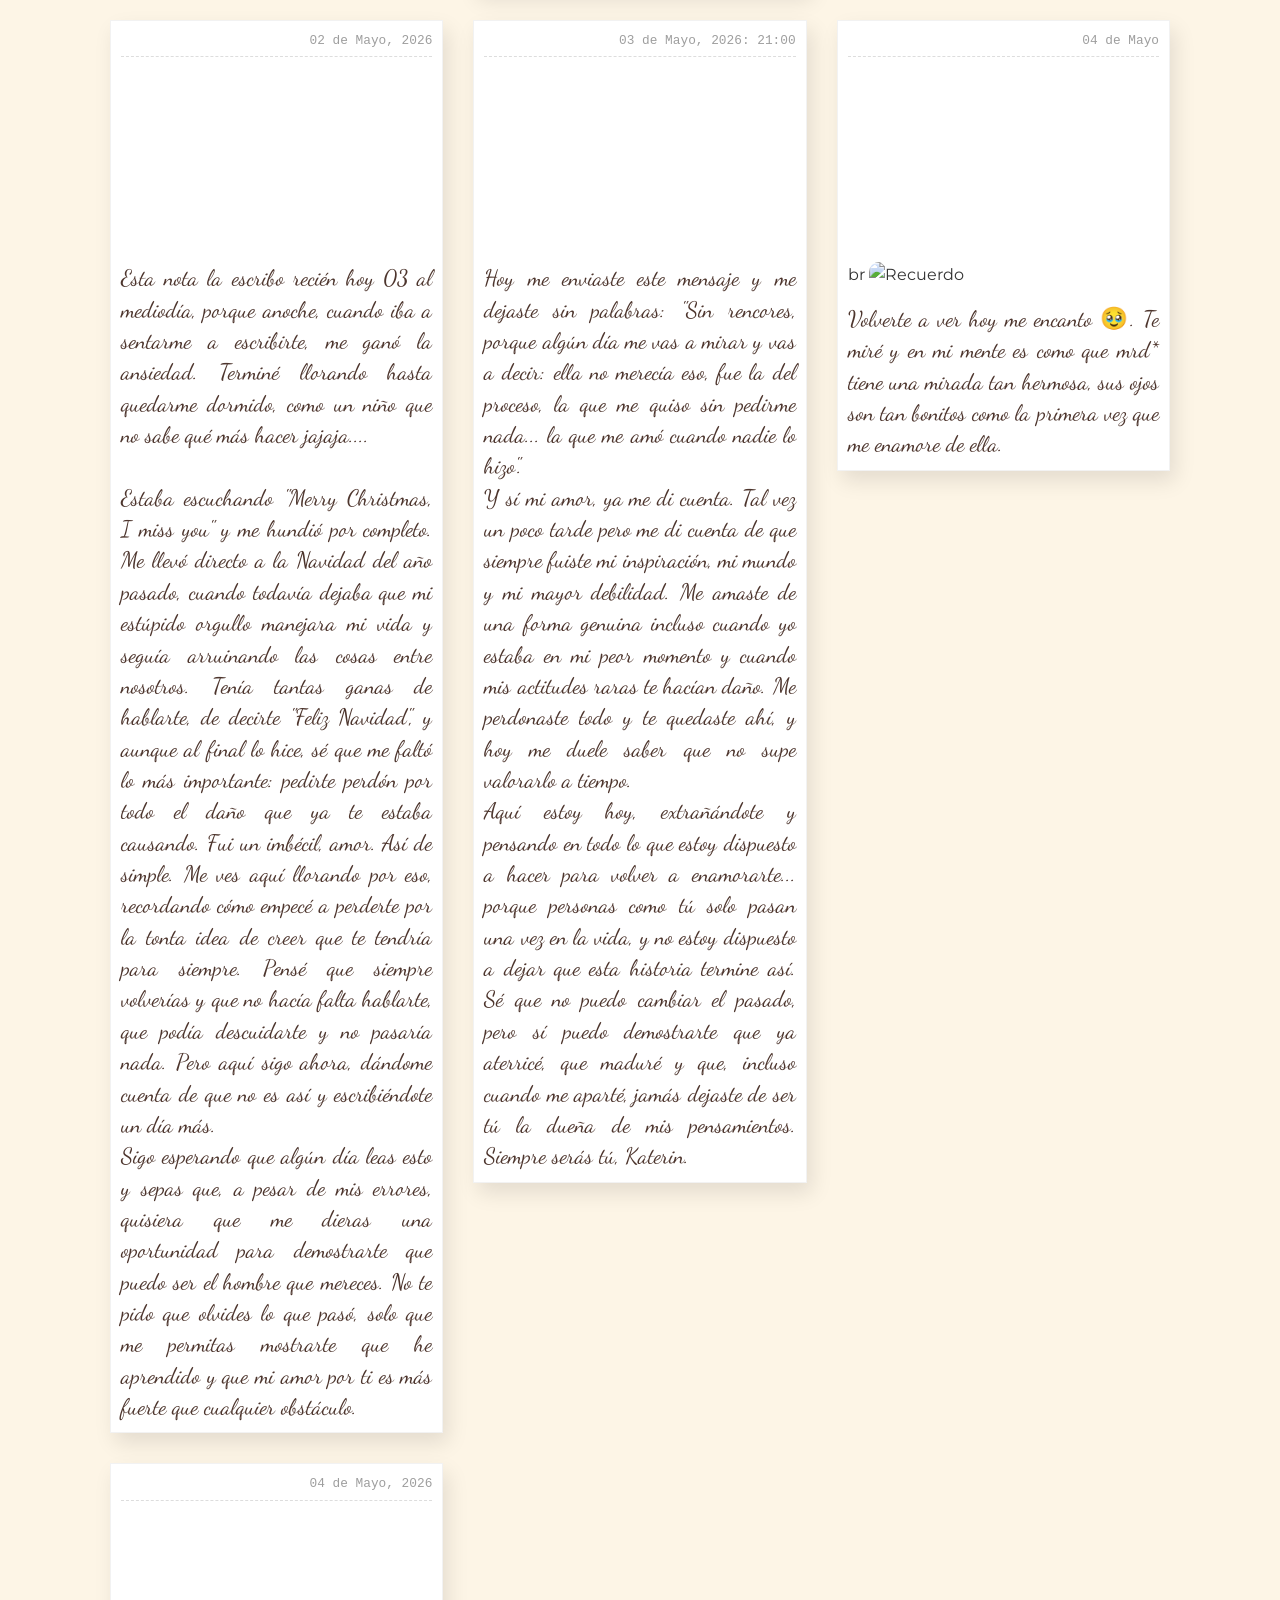
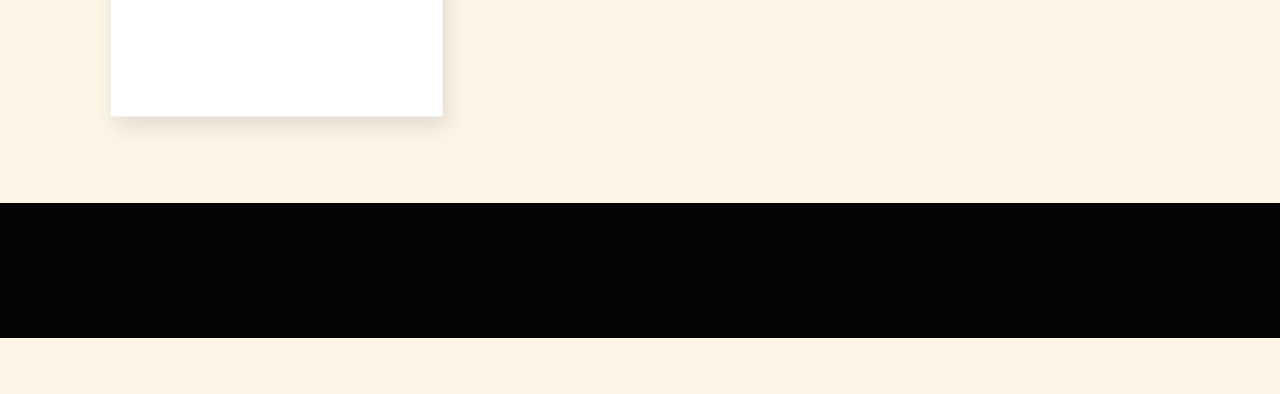
==== commit d89c7119: "Add note card with Spotify embed and image Added a new note card with embedded Spotify track and ima" ====
--- a/pages/notas.html
+++ b/pages/notas.html
@@ -166,6 +166,21 @@
                     </div>
                 </div>
 
+                <div class="note-card" data-aos="zoom-in" data-aos-delay="100">
+                    <div class="note-header">04 de Mayo</div>
+                    <div class="note-content">
+                        <div class="video-container">
+                            <iframe data-testid="embed-iframe" style="border-radius:12px" src="https://open.spotify.com/embed/track/7sRXhReWmJF5pqyg3uUTES?utm_source=generator" width="100%" height="352" frameBorder="0" allowfullscreen="" allow="autoplay; clipboard-write; encrypted-media; fullscreen; picture-in-picture" loading="lazy"></iframe>
+                        </div>
+                         br
+                        <img class="note_photo" src="assets/images/04052026.jpeg" alt="Recuerdo">
+                        <p class="handwritten">
+                            Volverte a ver hoy me encanto 🥹.
+                            Te miré y en mi mente es como que mrd* tiene una mirada tan hermosa, sus ojos son tan bonitos como la primera vez que me enamore de ella. 
+                        </p>
+                    </div>
+                </div>
+
 
 
 
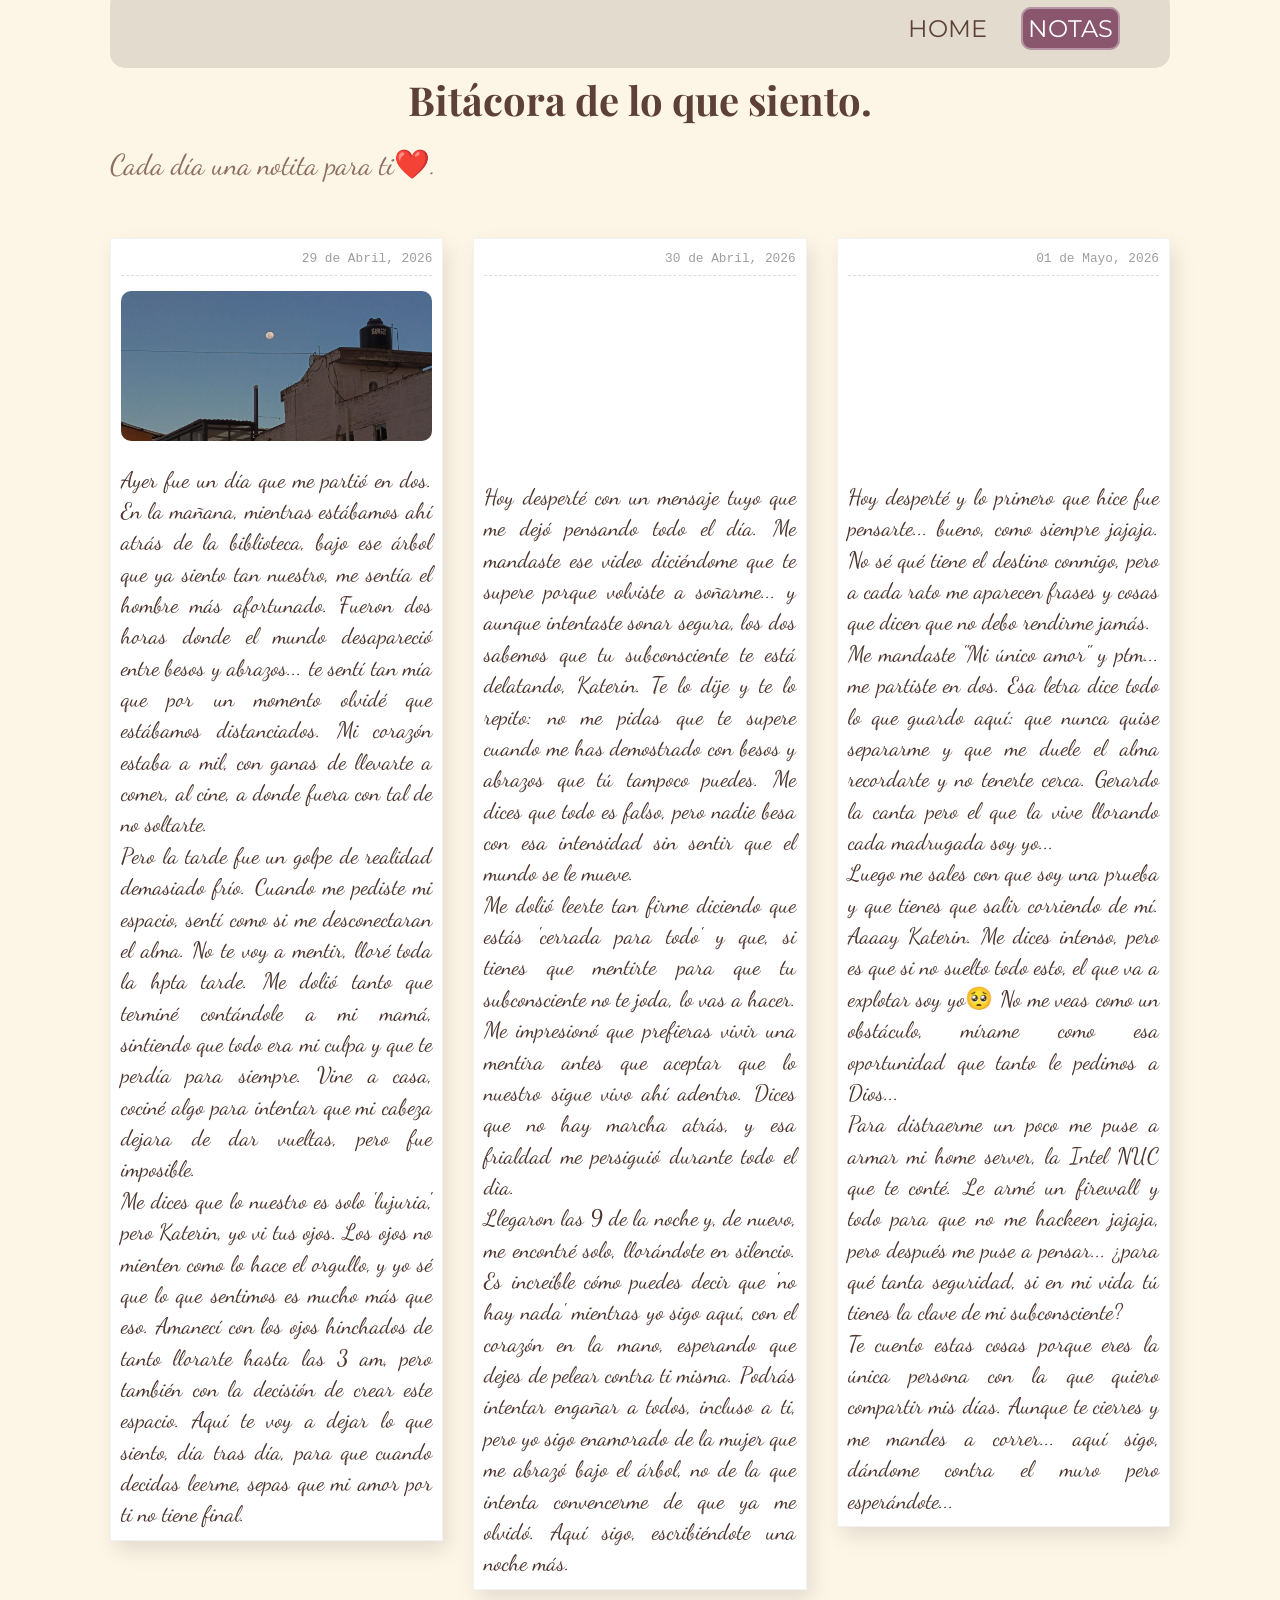
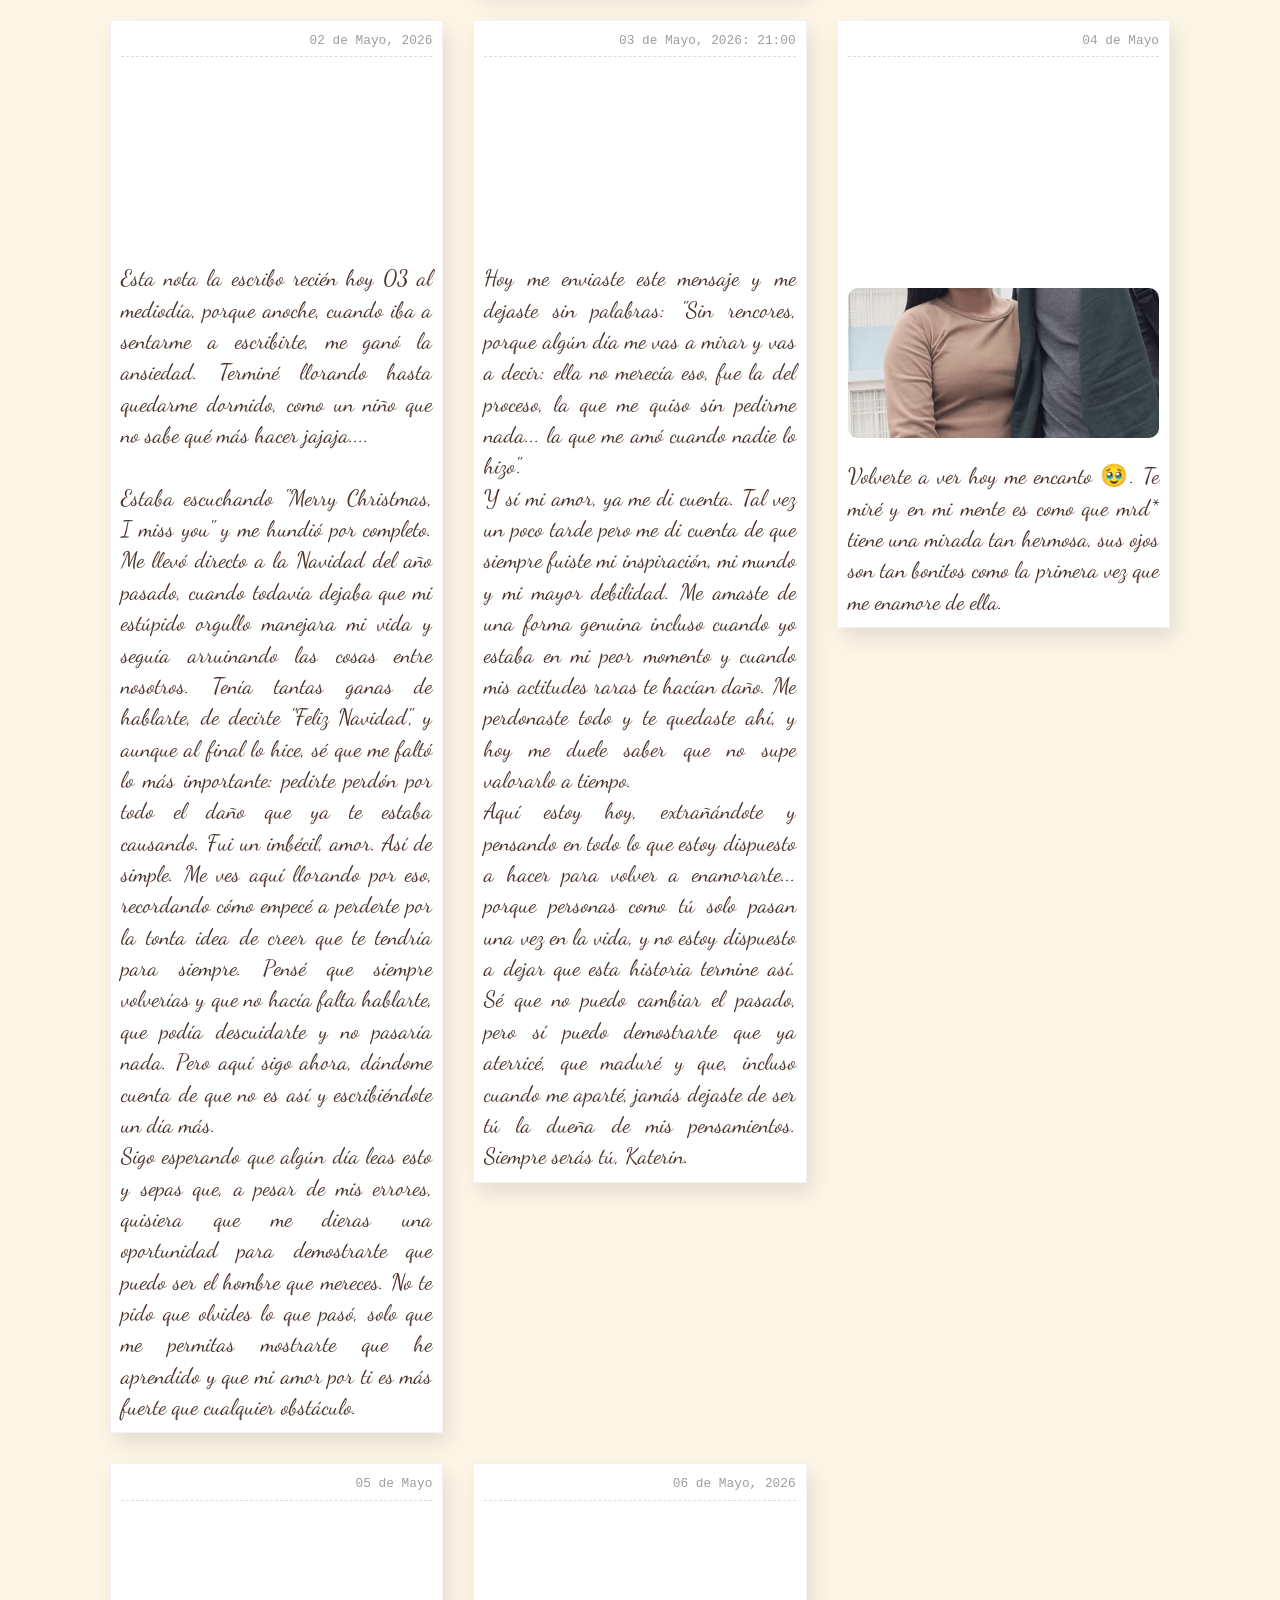
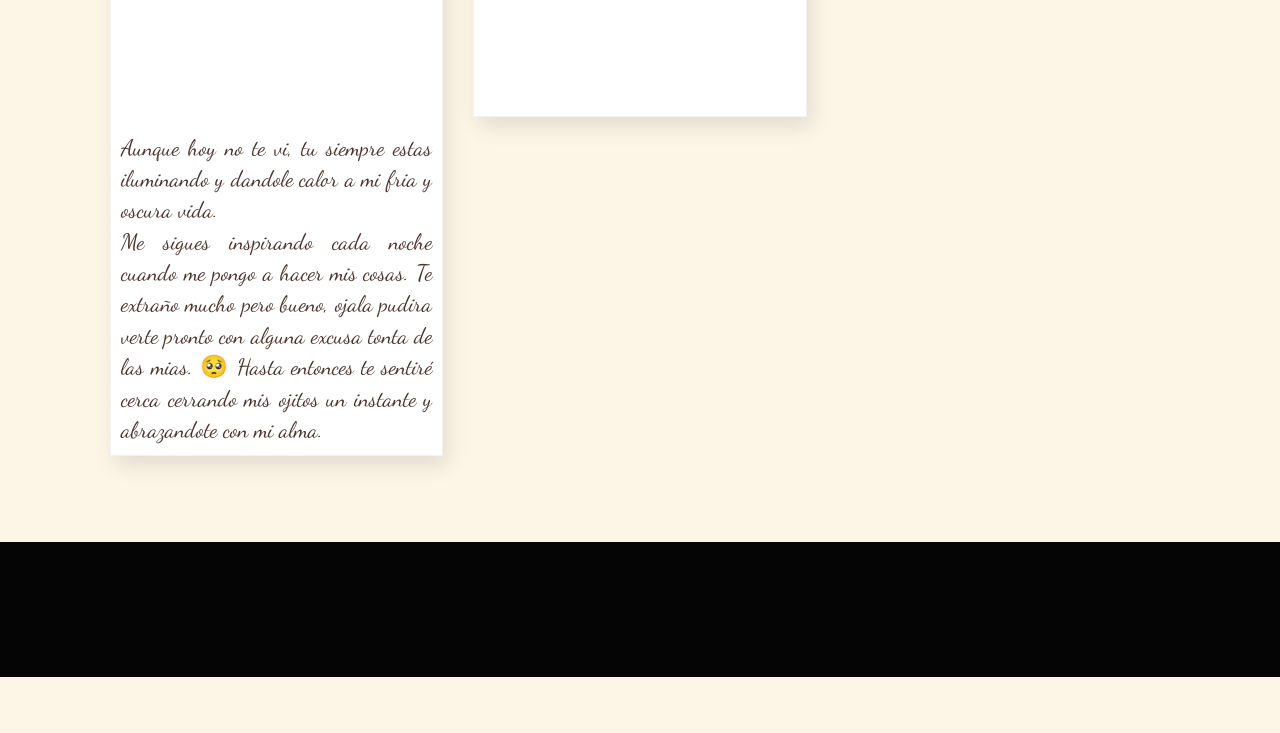
==== commit c159da55: "Update notas.html with new notes and video Added new note with video and updated existing note heade" ====
--- a/pages/notas.html
+++ b/pages/notas.html
@@ -172,7 +172,7 @@
                         <div class="video-container">
                             <iframe data-testid="embed-iframe" style="border-radius:12px" src="https://open.spotify.com/embed/track/7sRXhReWmJF5pqyg3uUTES?utm_source=generator" width="100%" height="352" frameBorder="0" allowfullscreen="" allow="autoplay; clipboard-write; encrypted-media; fullscreen; picture-in-picture" loading="lazy"></iframe>
                         </div>
-                         br
+                         <br>
                         <img class="note_photo" src="assets/images/04052026.jpeg" alt="Recuerdo">
                         <p class="handwritten">
                             Volverte a ver hoy me encanto 🥹.
@@ -181,13 +181,29 @@
                     </div>
                 </div>
 
+                <div class="note-card" data-aos="zoom-in" data-aos-delay="100">
+                    <div class="note-header">05 de Mayo</div>
+                    <div class="note-content">
+                        <div class="video-container">
+                            <iframe data-testid="embed-iframe" style="border-radius:12px" src="https://open.spotify.com/embed/track/3uzIBpBL6f6hvaTi3X0E7P?utm_source=generator&theme=0" width="100%" height="352" frameBorder="0" allowfullscreen="" allow="autoplay; clipboard-write; encrypted-media; fullscreen; picture-in-picture" loading="lazy"></iframe>
+                        </div>
+                         <br>
+                        <p class="handwritten">
+                            Aunque hoy no te vi, tu siempre estas iluminando y dandole calor a mi fria y oscura vida.
+                            <br>
+                            Me sigues inspirando cada noche cuando me pongo a hacer mis cosas. Te extraño mucho pero bueno, ojala pudira verte pronto con alguna excusa
+                            tonta de las mias. 🥺 Hasta entonces te sentiré cerca cerrando mis ojitos un instante y abrazandote con mi alma.
+                        </p>
+                    </div>
+                </div>
+
 
 
 
 
                 <!-- NOTA CON VIDEO YOUTUBE (Flexible) -->
                 <div class="note-card" data-aos="zoom-in" data-aos-delay="200">
-                    <div class="note-header">04 de Mayo, 2026</div>
+                    <div class="note-header">06 de Mayo, 2026</div>
                     <div class="note-content">
                         <div class="video-container">
                             <!-- Ejemplo de video de YouTube -->
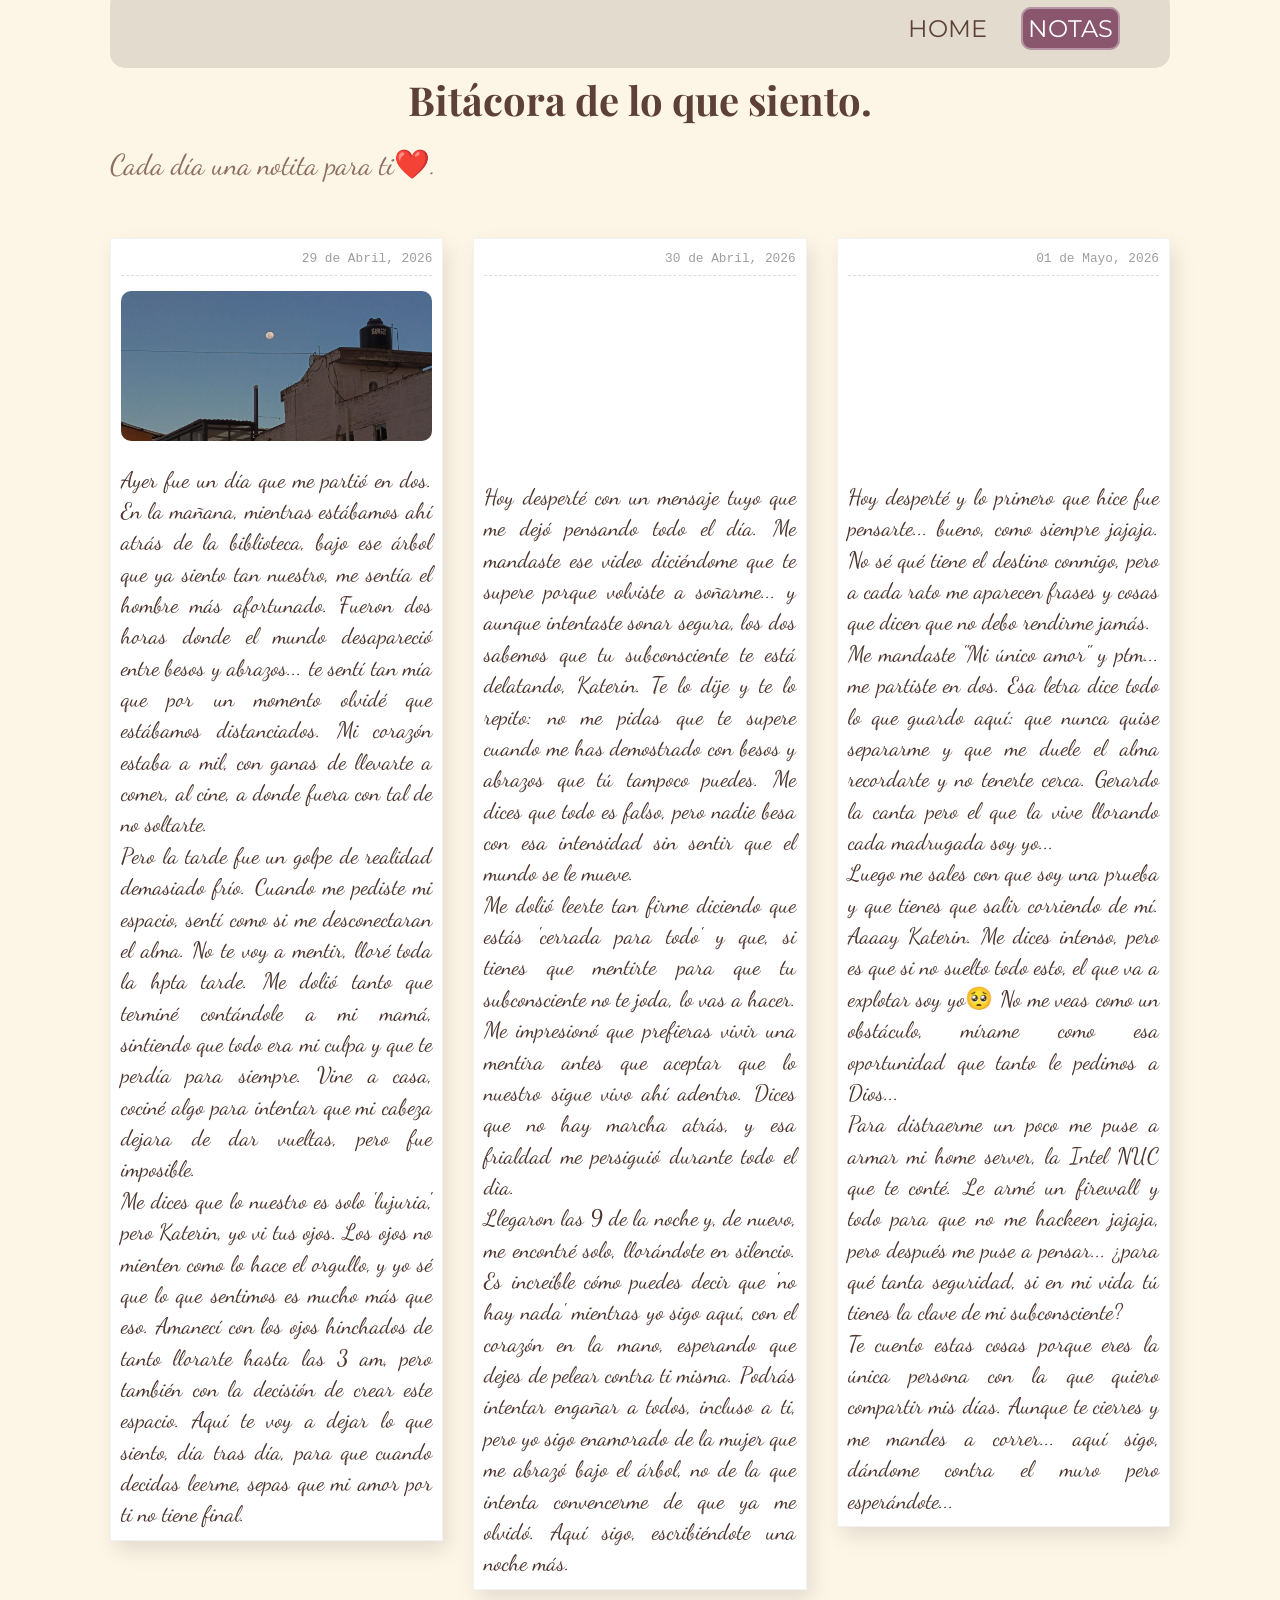
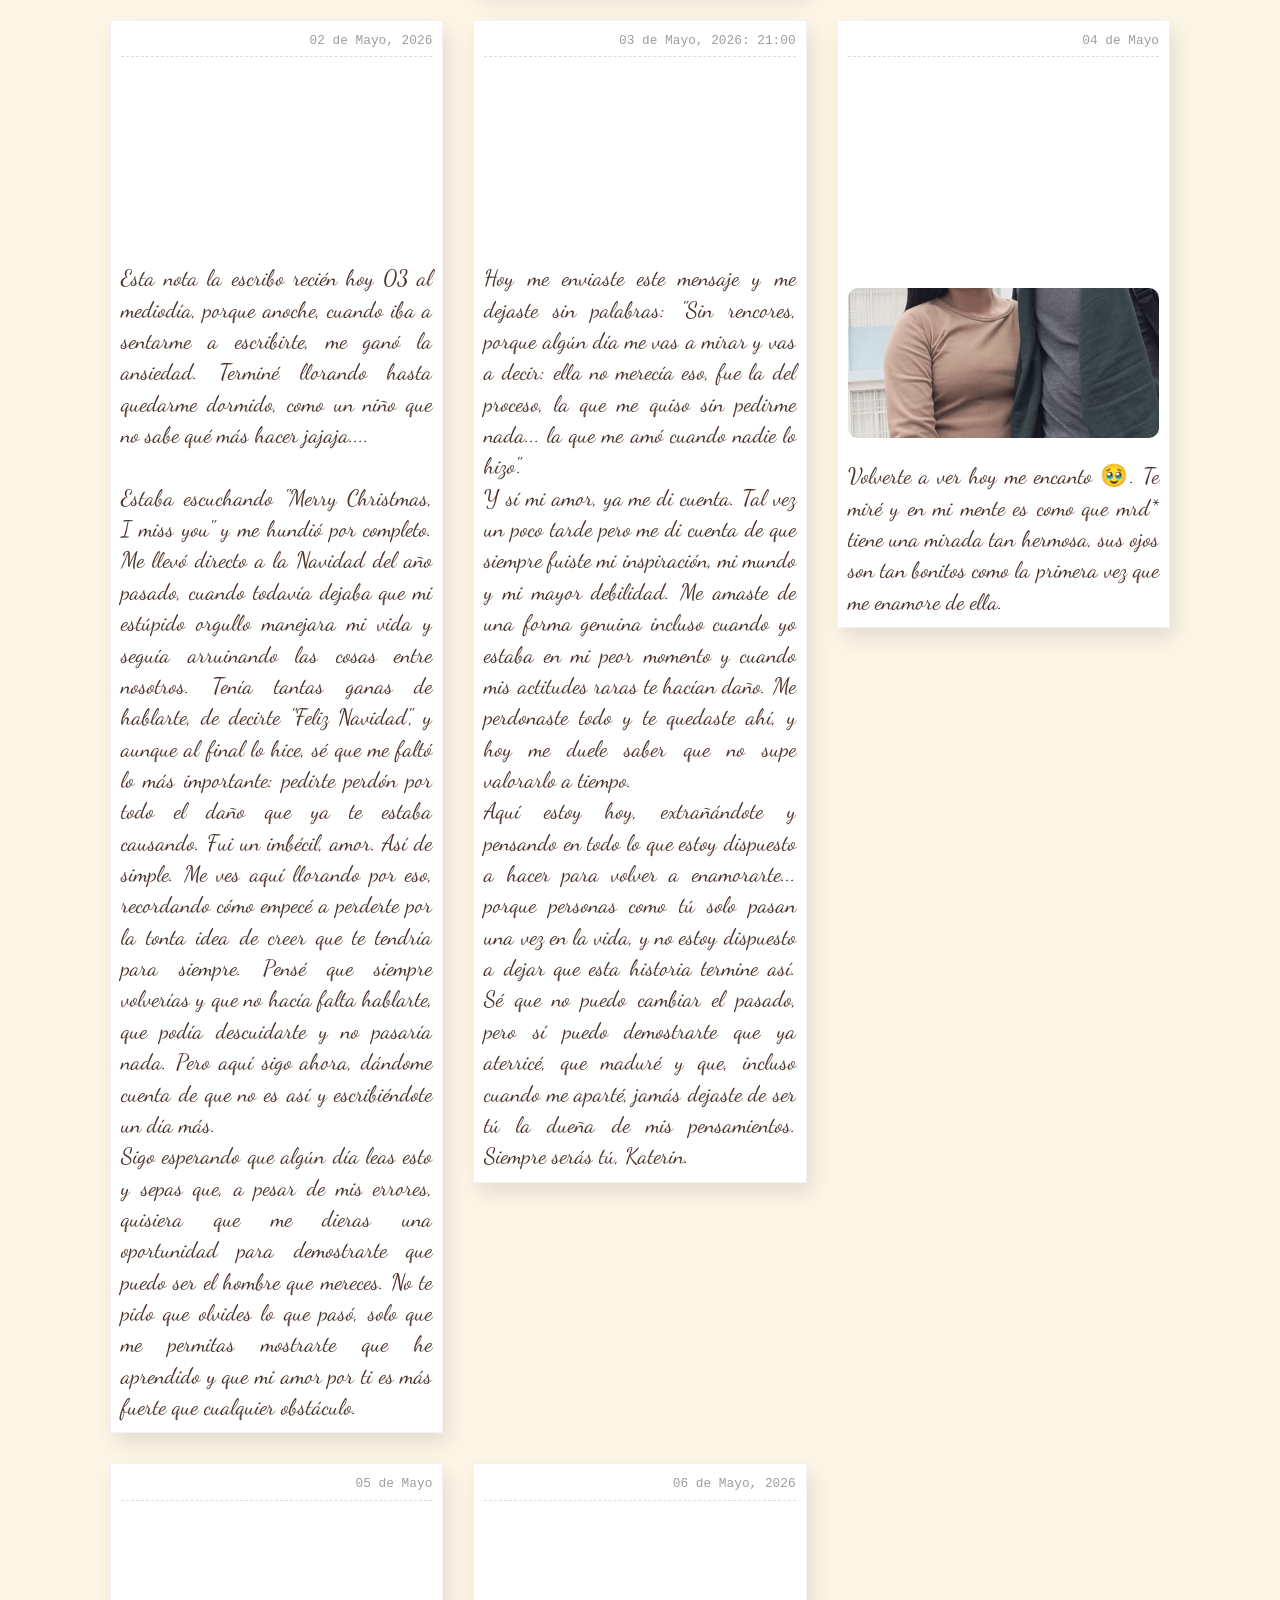
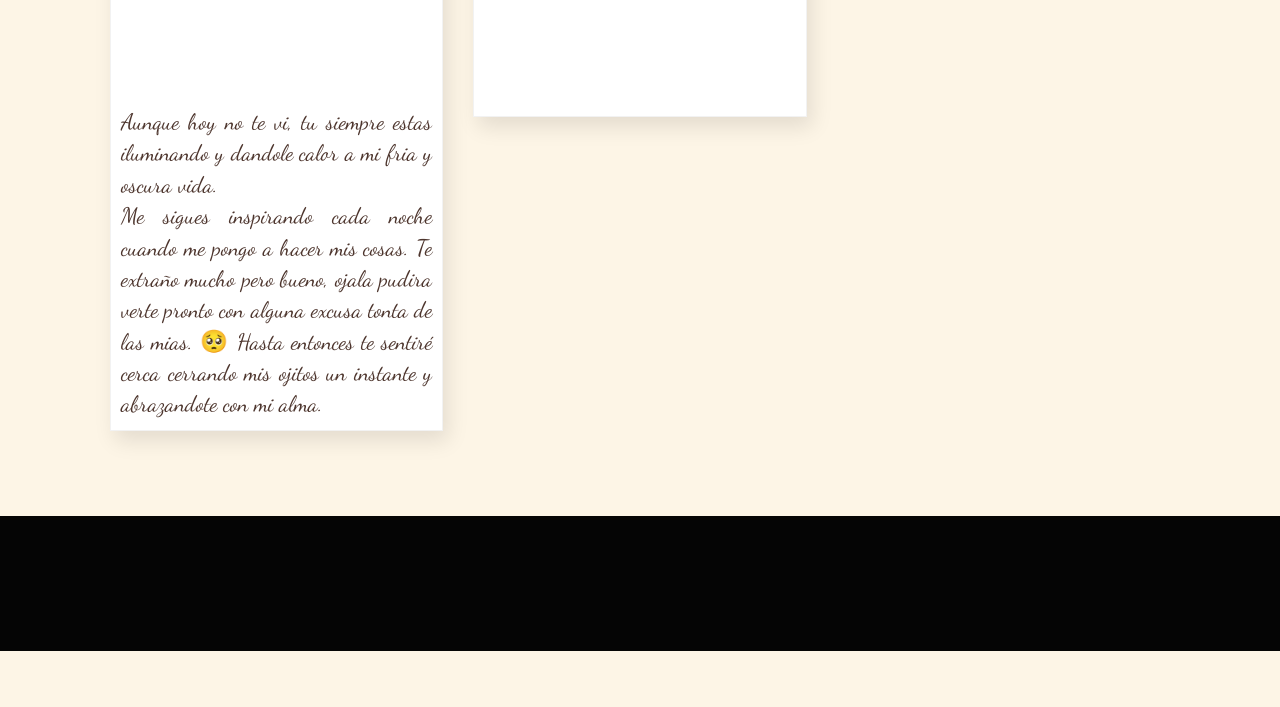
==== commit a1461466: "Remove line break from note content Removed unnecessary line break in note content." ====
--- a/pages/notas.html
+++ b/pages/notas.html
@@ -187,7 +187,6 @@
                         <div class="video-container">
                             <iframe data-testid="embed-iframe" style="border-radius:12px" src="https://open.spotify.com/embed/track/3uzIBpBL6f6hvaTi3X0E7P?utm_source=generator&theme=0" width="100%" height="352" frameBorder="0" allowfullscreen="" allow="autoplay; clipboard-write; encrypted-media; fullscreen; picture-in-picture" loading="lazy"></iframe>
                         </div>
-                         <br>
                         <p class="handwritten">
                             Aunque hoy no te vi, tu siempre estas iluminando y dandole calor a mi fria y oscura vida.
                             <br>
